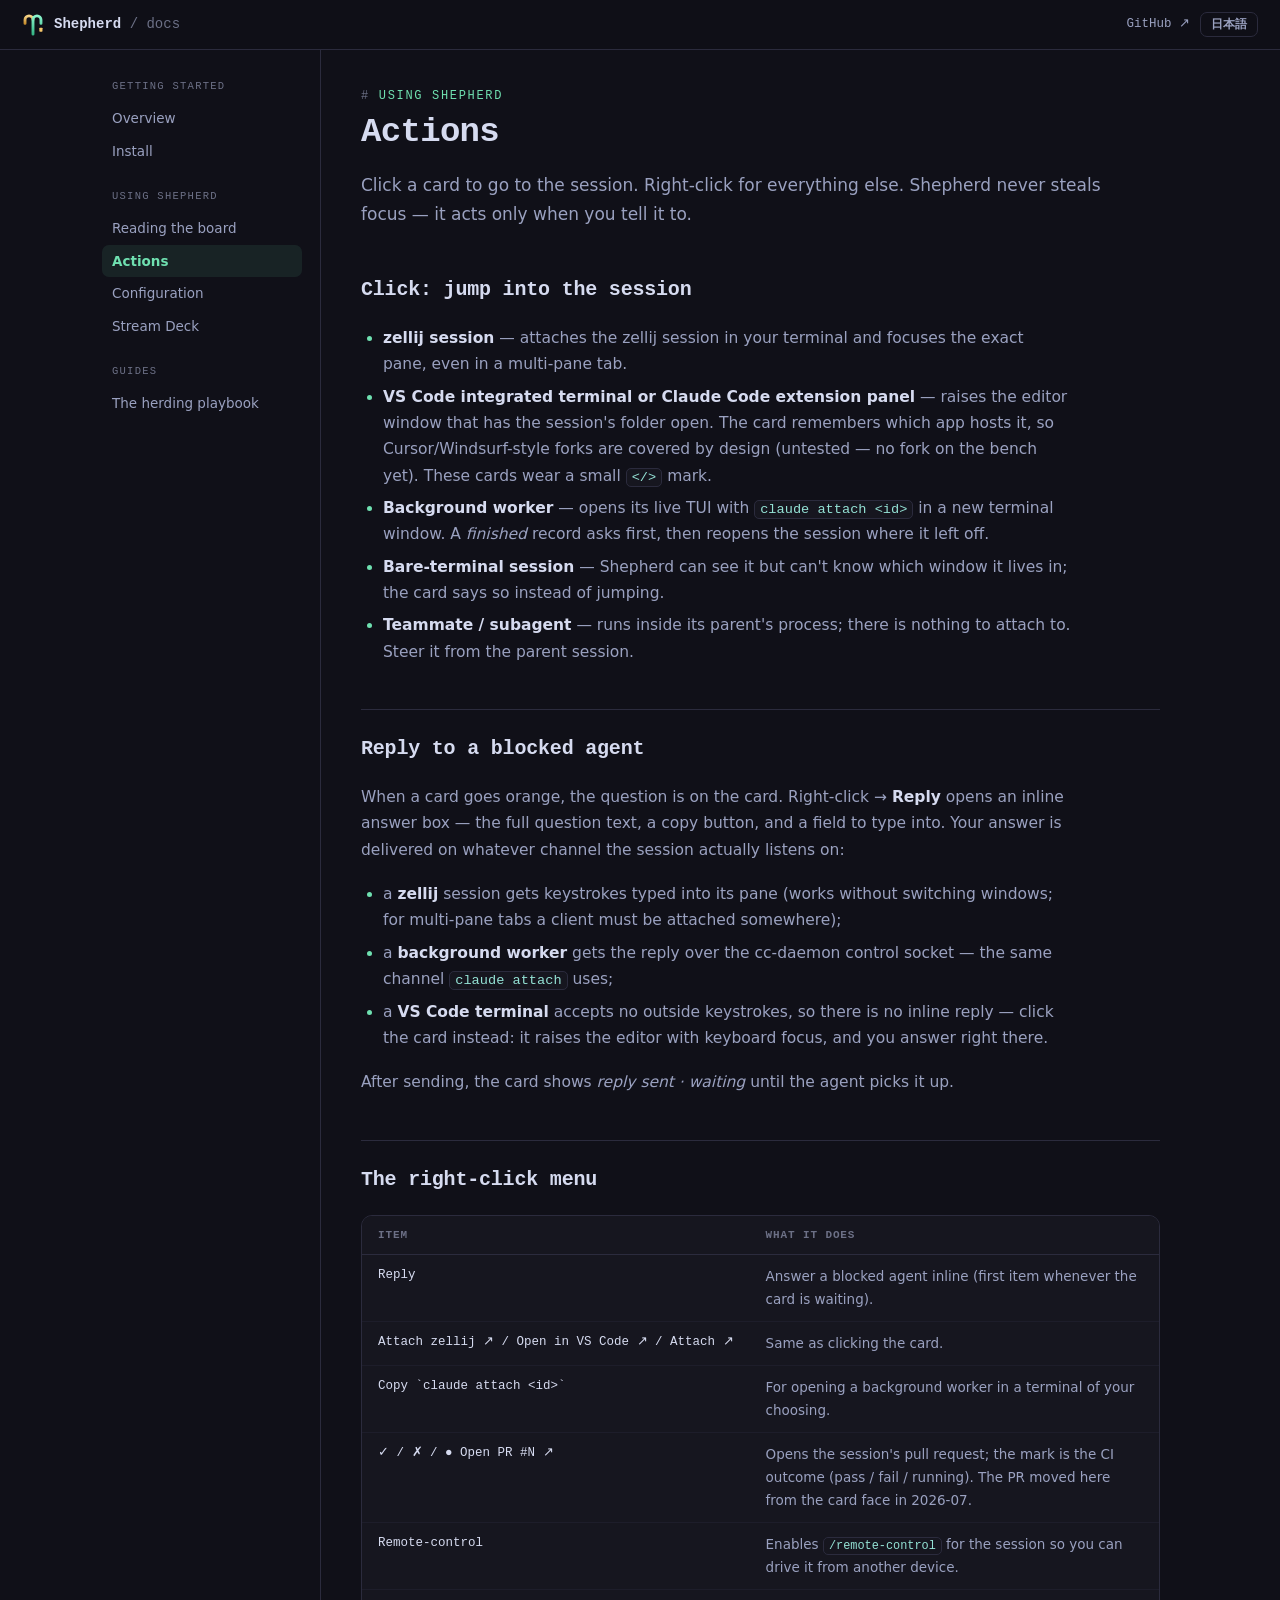
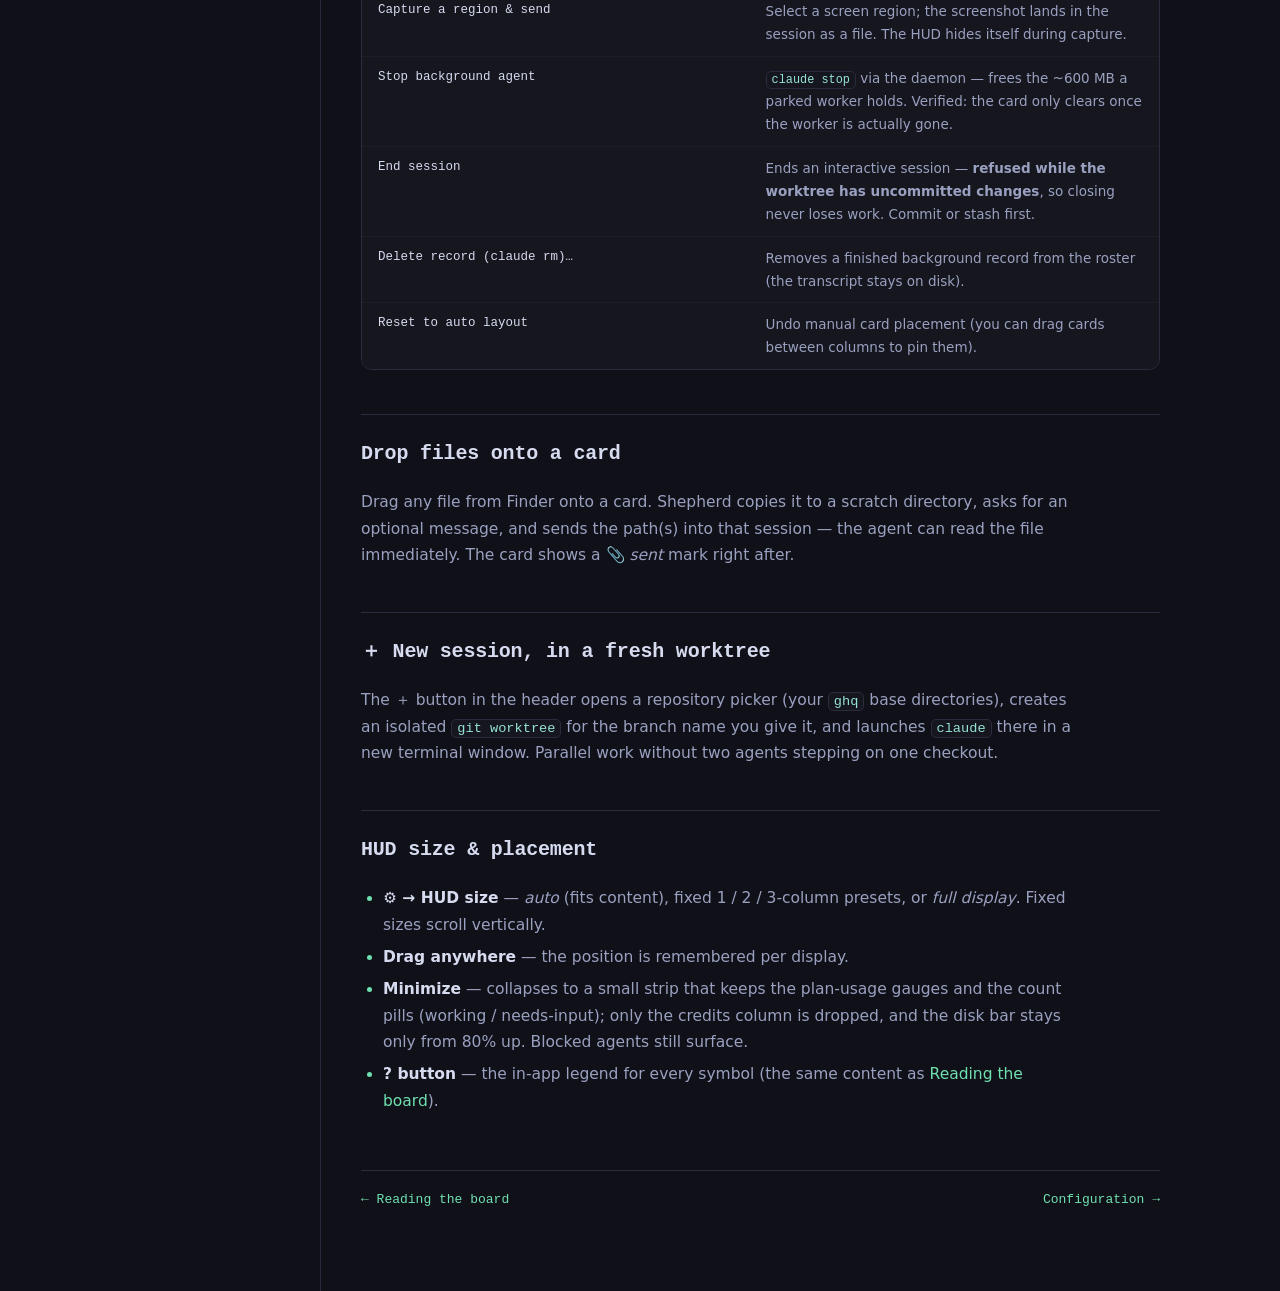
==== docs/actions.html @ 6902077c "feat: startup-disk gauge and shell / monitor / workspace card marks Dashboard: a first-row "disk" ga" ====
<!doctype html>
<html lang="en">
<head>
<meta charset="utf-8">
<meta name="viewport" content="width=device-width, initial-scale=1">
<title>Actions — Shepherd docs</title>
<meta name="description" content="Everything you can do from a Shepherd card: jump into sessions, reply to blocked agents, drop files, capture screens, spawn worktree sessions, close safely.">
<link rel="icon" href="data:image/svg+xml,%3Csvg xmlns='http://www.w3.org/2000/svg' viewBox='96 101 320 320'%3E%3Cdefs%3E%3ClinearGradient id='g' x1='0' y1='0' x2='0' y2='1'%3E%3Cstop offset='0' stop-color='%238bf5cd'/%3E%3Cstop offset='1' stop-color='%2335b585'/%3E%3C/linearGradient%3E%3ClinearGradient id='h' x1='0' y1='0' x2='0' y2='1'%3E%3Cstop offset='0' stop-color='%23f6d488'/%3E%3Cstop offset='1' stop-color='%23c98f2e'/%3E%3C/linearGradient%3E%3C/defs%3E%3Cg transform='translate(0,-14)'%3E%3Cpath d='M 140 252 V 200 A 58 58 0 0 1 256 200' fill='none' stroke='url(%23h)' stroke-width='42' stroke-linecap='round'/%3E%3Cpath d='M 256 408 V 200 A 58 58 0 0 1 372 200 V 252' fill='none' stroke='url(%23g)' stroke-width='42' stroke-linecap='round'/%3E%3Crect x='348' y='314' width='46' height='60' rx='10' fill='%23f5c66b'/%3E%3C/g%3E%3C/svg%3E">
<link rel="stylesheet" href="assets/docs.css">
<script>
(function () {
  var q = new URLSearchParams(location.search).get("lang");
  var saved = null; try { saved = localStorage.getItem("shepherdLang"); } catch (e) {}
  var lang = (q === "ja" || q === "en") ? q
           : (saved === "ja" || saved === "en") ? saved
           : ((navigator.language || "").toLowerCase().indexOf("ja") === 0 ? "ja" : "en");
  document.documentElement.lang = lang;
  addEventListener("DOMContentLoaded", function () {
    var b = document.getElementById("lang-toggle");
    if (!b) return;
    var paint = function () { b.textContent = document.documentElement.lang === "ja" ? "English" : "日本語"; };
    paint();
    b.addEventListener("click", function () {
      var l = document.documentElement.lang === "ja" ? "en" : "ja";
      document.documentElement.lang = l;
      try { localStorage.setItem("shepherdLang", l); } catch (e) {}
      paint();
    });
  });
})();
</script>
</head>
<body>

<svg width="0" height="0" style="position:absolute" aria-hidden="true">
  <defs>
    <linearGradient id="g-st" x1="0" y1="0" x2="0" y2="1">
      <stop offset="0" stop-color="#8bf5cd"/><stop offset="1" stop-color="#35b585"/>
    </linearGradient>
    <linearGradient id="g-horn" x1="0" y1="0" x2="0" y2="1">
      <stop offset="0" stop-color="#f6d488"/><stop offset="1" stop-color="#c98f2e"/>
    </linearGradient>
    <symbol id="mark" viewBox="96 101 320 320">
      <g transform="translate(0,-14)">
        <path d="M 140 252 V 200 A 58 58 0 0 1 256 200" fill="none" stroke="url(#g-horn)" stroke-width="42" stroke-linecap="round"/>
        <path d="M 256 408 V 200 A 58 58 0 0 1 372 200 V 252" fill="none" stroke="url(#g-st)" stroke-width="42" stroke-linecap="round"/>
        <rect x="348" y="314" width="46" height="60" rx="10" fill="#f5c66b"/>
      </g>
    </symbol>
  </defs>
</svg>

<div class="topbar">
  <svg class="mark" aria-hidden="true"><use href="#mark"/></svg>
  <span class="name">Shepherd <span>/ docs</span></span>
  <a class="gh" href="https://github.com/sadayuki-matsuno/shepherd">GitHub ↗</a>
  <button class="langtoggle" id="lang-toggle" type="button">日本語</button>
</div>

<div class="layout">
  <nav class="sidebar">
    <div class="group"><span lang="en">Getting started</span><span lang="ja">はじめに</span></div>
    <a href="index.html"><span lang="en">Overview</span><span lang="ja">概要</span></a>
    <a href="install.html"><span lang="en">Install</span><span lang="ja">インストール</span></a>
    <div class="group"><span lang="en">Using Shepherd</span><span lang="ja">使い方</span></div>
    <a href="board.html"><span lang="en">Reading the board</span><span lang="ja">盤面の読み方</span></a>
    <a href="actions.html" class="active"><span lang="en">Actions</span><span lang="ja">操作</span></a>
    <a href="configuration.html"><span lang="en">Configuration</span><span lang="ja">設定</span></a>
    <a href="stream-deck.html">Stream Deck</a>
    <div class="group"><span lang="en">Guides</span><span lang="ja">ガイド</span></div>
    <a href="playbook.html"><span lang="en">The herding playbook</span><span lang="ja">群れの導き方</span></a>
  </nav>

  <main>
    <div class="eyebrow">using shepherd</div>
    <h1 lang="en">Actions</h1>
    <h1 lang="ja">操作</h1>
    <p class="lede" lang="en">
      Click a card to go to the session. Right-click for everything else.
      Shepherd never steals focus — it acts only when you tell it to.
    </p>
    <p class="lede" lang="ja">
      カードをクリックするとそのセッションに移動します。それ以外の操作はすべて右クリックから。
      Shepherd は決してフォーカスを奪いません — あなたが指示したときだけ動きます。
    </p>

    <h2 lang="en">Click: jump into the session</h2>
    <h2 lang="ja">クリック: セッションへジャンプ</h2>
    <ul lang="en">
      <li><strong>zellij session</strong> — attaches the zellij session in your terminal and focuses the exact pane, even in a multi-pane tab.</li>
      <li><strong>VS Code integrated terminal or Claude Code extension panel</strong> — raises the editor window that has the session's folder open. The card remembers which app hosts it, so Cursor/Windsurf-style forks are covered by design (untested — no fork on the bench yet). These cards wear a small <code>&lt;/&gt;</code> mark.</li>
      <li><strong>Background worker</strong> — opens its live TUI with <code>claude attach &lt;id&gt;</code> in a new terminal window. A <em>finished</em> record asks first, then reopens the session where it left off.</li>
      <li><strong>Bare-terminal session</strong> — Shepherd can see it but can't know which window it lives in; the card says so instead of jumping.</li>
      <li><strong>Teammate / subagent</strong> — runs inside its parent's process; there is nothing to attach to. Steer it from the parent session.</li>
    </ul>
    <ul lang="ja">
      <li><strong>zellij セッション</strong> — ターミナルでその zellij セッションに attach し、マルチペインのタブでも該当ペインに正確にフォーカスします。</li>
      <li><strong>VS Code 統合ターミナル / Claude Code 拡張パネル</strong> — そのセッションのフォルダを開いているエディタウィンドウを前面に出します。どのアプリに居るかをカードが覚えているため、Cursor / Windsurf 系のフォークにも対応する設計です（フォークでの動作は未検証）。このカードには小さな <code>&lt;/&gt;</code> マークが付きます。</li>
      <li><strong>バックグラウンドワーカー</strong> — 新しいターミナルウィンドウで <code>claude attach &lt;id&gt;</code> を実行し、ライブ TUI を開きます。<em>終了済み</em>の記録はまず確認を挟み、そのセッションを中断した場所から再開します。</li>
      <li><strong>素のターミナルのセッション</strong> — Shepherd はその存在を認識できますが、どのウィンドウに居るかは分からないため、ジャンプせずカードにその旨を表示します。</li>
      <li><strong>teammate / サブエージェント</strong> — 親のプロセス内で動くため、attach する対象がありません。親セッションから操作してください。</li>
    </ul>

    <h2 id="reply" lang="en">Reply to a blocked agent</h2>
    <h2 lang="ja">応答待ちのエージェントに回答する</h2>
    <p lang="en">
      When a card goes orange, the question is on the card. Right-click → <strong>Reply</strong>
      opens an inline answer box — the full question text, a copy button, and a field to type into.
      Your answer is delivered on whatever channel the session actually listens on:
    </p>
    <p lang="ja">
      カードがオレンジになると、その質問がカードに表示されます。右クリック→<strong>回答する</strong>
      でインラインの回答ボックスが開きます — 質問文の全文、コピーボタン、入力用のフィールドが並びます。
      回答はそのセッションが実際に受け取れるチャネルを通じて届けられます:
    </p>
    <ul lang="en">
      <li>a <strong>zellij</strong> session gets keystrokes typed into its pane (works without switching windows; for multi-pane tabs a client must be attached somewhere);</li>
      <li>a <strong>background worker</strong> gets the reply over the cc-daemon control socket — the same channel <code>claude attach</code> uses;</li>
      <li>a <strong>VS Code terminal</strong> accepts no outside keystrokes, so there is no inline reply — click the card instead: it raises the editor with keyboard focus, and you answer right there.</li>
    </ul>
    <ul lang="ja">
      <li><strong>zellij</strong> セッションには、そのペインへキー入力が送られます（ウィンドウを切り替えずに動作しますが、マルチペインのタブではどこかにクライアントが attach している必要があります）;</li>
      <li><strong>バックグラウンドワーカー</strong>には cc-daemon control socket 経由で回答が届きます — <code>claude attach</code> が使うのと同じチャネルです;</li>
      <li><strong>VS Code のターミナル</strong>は外部からのキー入力を受け付けないため、インライン回答はありません — 代わりにカードをクリックしてください。キーボードフォーカスごとエディタが前面に出るので、そのまま回答できます。</li>
    </ul>
    <p lang="en">After sending, the card shows <em>reply sent · waiting</em> until the agent picks it up.</p>
    <p lang="ja">送信後、カードはエージェントが受け取るまで <em>reply sent · waiting</em> と表示します。</p>

    <h2 lang="en">The right-click menu</h2>
    <h2 lang="ja">右クリックメニュー</h2>
    <div class="tbl-scroll" lang="en">
      <table>
        <tr><th>item</th><th>what it does</th></tr>
        <tr><td>Reply</td><td>Answer a blocked agent inline (first item whenever the card is waiting).</td></tr>
        <tr><td>Attach zellij ↗ / Open in VS Code ↗ / Attach ↗</td><td>Same as clicking the card.</td></tr>
        <tr><td>Copy `claude attach &lt;id&gt;`</td><td>For opening a background worker in a terminal of your choosing.</td></tr>
        <tr><td>✓ / ✗ / ● Open PR #N ↗</td><td>Opens the session's pull request; the mark is the CI outcome (pass / fail / running). The PR moved here from the card face in 2026-07.</td></tr>
        <tr><td>Remote-control</td><td>Enables <code>/remote-control</code> for the session so you can drive it from another device.</td></tr>
        <tr><td>Capture a region &amp; send</td><td>Select a screen region; the screenshot lands in the session as a file. The HUD hides itself during capture.</td></tr>
        <tr><td>Stop background agent</td><td><code>claude stop</code> via the daemon — frees the ~600 MB a parked worker holds. Verified: the card only clears once the worker is actually gone.</td></tr>
        <tr><td>End session</td><td>Ends an interactive session — <strong>refused while the worktree has uncommitted changes</strong>, so closing never loses work. Commit or stash first.</td></tr>
        <tr><td>Delete record (claude rm)…</td><td>Removes a finished background record from the roster (the transcript stays on disk).</td></tr>
        <tr><td>Reset to auto layout</td><td>Undo manual card placement (you can drag cards between columns to pin them).</td></tr>
      </table>
    </div>
    <div class="tbl-scroll" lang="ja">
      <table>
        <tr><th>項目</th><th>できること</th></tr>
        <tr><td>回答する</td><td>応答待ちのエージェントにインラインで回答します（カードが待機中のときは常に先頭に表示）。</td></tr>
        <tr><td>zellij を開く ↗ / VS Code で開く ↗ / attach で開く ↗</td><td>カードをクリックしたときと同じ動作です。</td></tr>
        <tr><td>claude attach &lt;id&gt; をコピー</td><td>好きなターミナルでバックグラウンドワーカーを開くために使います。</td></tr>
        <tr><td>✓ / ✗ / ● PR #N を開く ↗</td><td>セッションの PR を開きます。記号は CI の結果（成功 / 失敗 / 実行中）。PR 表示は 2026-07 にカード面からここへ移動しました。</td></tr>
        <tr><td>遠隔操作（/remote-control）</td><td>そのセッションで <code>/remote-control</code> を有効にし、別のデバイスから操作できるようにします。</td></tr>
        <tr><td>範囲を撮影して送る</td><td>画面の範囲を選択すると、そのスクリーンショットがファイルとしてセッションに届きます。撮影中は HUD 自身を隠します。</td></tr>
        <tr><td>バックグラウンドを停止（claude stop）</td><td>daemon 経由で <code>claude stop</code> を実行します — 待機中のワーカーが確保している約600MBを解放します。ワーカーが実際に消えたことを確認してからカードを消します。</td></tr>
        <tr><td>セッションを終了する</td><td>対話型セッションを終了します — <strong>worktree に未コミットの変更がある間は拒否される</strong>ため、作業を失うことはありません。先にコミットまたは stash してください。</td></tr>
        <tr><td>記録を削除（claude rm）…</td><td>終了済みのバックグラウンド記録を名簿から削除します（transcript はディスクに残ります）。</td></tr>
        <tr><td>自動配置に戻す</td><td>手動で配置したカードを元に戻します（カードは列間にドラッグして固定できます）。</td></tr>
      </table>
    </div>

    <h2 lang="en">Drop files onto a card</h2>
    <h2 lang="ja">カードにファイルをドロップする</h2>
    <p lang="en">
      Drag any file from Finder onto a card. Shepherd copies it to a scratch directory, asks for an
      optional message, and sends the path(s) into that session — the agent can read the file
      immediately. The card shows a 📎 <em>sent</em> mark right after.
    </p>
    <p lang="ja">
      Finder から任意のファイルをカードへドラッグします。Shepherd はそれをスクラッチディレクトリに
      コピーし、任意のメッセージを尋ねてから、そのパスをセッションへ送ります — エージェントはすぐに
      ファイルを読めます。直後にカードには 📎 <em>sent</em> マークが表示されます。
    </p>

    <h2 lang="en">＋ New session, in a fresh worktree</h2>
    <h2 lang="ja">＋新規セッション（新しい worktree で）</h2>
    <p lang="en">
      The ＋ button in the header opens a repository picker (your <code>ghq</code> base directories),
      creates an isolated <code>git worktree</code> for the branch name you give it, and launches
      <code>claude</code> there in a new terminal window. Parallel work without two agents stepping
      on one checkout.
    </p>
    <p lang="ja">
      ヘッダーの＋ボタンはリポジトリピッカー（あなたの <code>ghq</code> のベースディレクトリ）を開き、
      指定したブランチ名で隔離された <code>git worktree</code> を作成し、新しいターミナルウィンドウで
      そこに <code>claude</code> を起動します。2つのエージェントが同じチェックアウトを踏み合うことなく
      並列作業できます。
    </p>

    <h2 lang="en">HUD size &amp; placement</h2>
    <h2 lang="ja">HUD のサイズと配置</h2>
    <ul lang="en">
      <li><strong>⚙ → HUD size</strong> — <em>auto</em> (fits content), fixed 1 / 2 / 3-column presets, or <em>full display</em>. Fixed sizes scroll vertically.</li>
      <li><strong>Drag anywhere</strong> — the position is remembered per display.</li>
      <li><strong>Minimize</strong> — collapses to a small strip that keeps the plan-usage gauges and the count pills (working / needs-input); only the credits column is dropped, and the disk bar stays only from 80% up. Blocked agents still surface.</li>
      <li><strong>? button</strong> — the in-app legend for every symbol (the same content as <a href="board.html">Reading the board</a>).</li>
    </ul>
    <ul lang="ja">
      <li><strong>⚙ → HUD サイズ</strong> — <em>auto</em>（内容に合わせる）、固定の1/2/3列プリセット、または <em>full display</em>（画面全面）。固定サイズは縦方向にスクロールします。</li>
      <li><strong>どこからでもドラッグ可能</strong> — 位置はディスプレイごとに記憶されます。</li>
      <li><strong>最小化</strong> — 小さなストリップに折りたたまれますが、プラン使用量のバーと件数ピル（作業中/応答待ち）は残ります（省かれるのはクレジット欄だけ。ディスクバーは80%以上のときだけ残ります）。応答待ちのエージェントは折りたたんでも表示されます。</li>
      <li><strong>?ボタン</strong> — すべてのシンボルのアプリ内凡例（<a href="board.html">盤面の読み方</a>と同じ内容）。</li>
    </ul>

    <div class="pagenav">
      <a href="board.html"><span lang="en">← Reading the board</span><span lang="ja">← 盤面の読み方</span></a>
      <a href="configuration.html"><span lang="en">Configuration →</span><span lang="ja">設定 →</span></a>
    </div>
  </main>
</div>

</body>
</html>
---- docs/assets/docs.css ----
/* Shepherd docs — shared stylesheet.
   Same Catppuccin-Mocha-derived palette as the app; dark-only by design. */
:root {
  --ground: #101018;
  --surface: #16161f;
  --card: #1e1e2e;
  --card-2: #181825;
  --line: #2b2b3d;
  --text: #d6dbf0;
  --subtext: #9aa1c0;
  --faint: #6c7086;
  --brand: #6fe0b0;
  --gold: #f5c66b;
  --green: #a6e3a1;
  --peach: #fab387;
  --mauve: #cba6f7;
  --teal: #94e2d5;
  --red: #f38ba8;
  --yellow: #f9e2af;
  --blue: #89b4fa;
  --mono: ui-monospace, "SF Mono", SFMono-Regular, Menlo, monospace;
  --sans: -apple-system, BlinkMacSystemFont, "Segoe UI", system-ui, sans-serif;
  --sidebar-w: 240px;
}
* { margin: 0; padding: 0; box-sizing: border-box; }
html { scroll-behavior: smooth; }
body {
  background: var(--ground);
  color: var(--text);
  font-family: var(--sans);
  font-size: 15.5px;
  line-height: 1.7;
  -webkit-font-smoothing: antialiased;
}
a { color: var(--brand); text-decoration: none; }
a:hover { text-decoration: underline; }
a:focus-visible { outline: 2px solid var(--brand); outline-offset: 2px; border-radius: 4px; }

/* ── language switching ──────────────────────────── */
/* Content ships as en/ja twins tagged with lang=""; the <html lang> picks one. Elements whose
   text is identical in both languages carry no lang attribute and always show. */
html[lang="ja"] [lang="en"] { display: none !important; }
html[lang="en"] [lang="ja"] { display: none !important; }
.langtoggle {
  font-family: var(--mono); font-size: 12px; font-weight: 700;
  background: none; border: 1px solid var(--line); border-radius: 7px;
  color: var(--subtext); padding: 3px 10px; cursor: pointer;
}
.langtoggle:hover { color: var(--text); border-color: var(--faint); }

/* ── top bar ─────────────────────────────────────── */
.topbar {
  position: sticky; top: 0; z-index: 10;
  display: flex; align-items: center; gap: 10px;
  padding: 12px 22px;
  background: rgba(16,16,24,.92);
  backdrop-filter: blur(8px);
  border-bottom: 1px solid var(--line);
}
.topbar .mark { width: 22px; height: 22px; flex: none; }
.topbar .name { font-family: var(--mono); font-weight: 700; font-size: 14px; color: var(--text); }
.topbar .name span { color: var(--faint); font-weight: 400; }
.topbar .gh { margin-left: auto; font-family: var(--mono); font-size: 12.5px; color: var(--subtext); }
.topbar .gh:hover { color: var(--text); text-decoration: none; }

/* ── layout ──────────────────────────────────────── */
.layout { display: flex; max-width: 1120px; margin: 0 auto; }
.sidebar {
  width: var(--sidebar-w); flex: none;
  padding: 28px 18px 60px 22px;
  position: sticky; top: 49px;
  align-self: flex-start;
  max-height: calc(100vh - 49px);
  overflow-y: auto;
}
.sidebar .group {
  font-family: var(--mono); font-size: 10.5px; letter-spacing: .12em;
  text-transform: uppercase; color: var(--faint);
  margin: 20px 0 6px; padding-left: 10px;
}
.sidebar .group:first-child { margin-top: 0; }
.sidebar a {
  display: block; padding: 5px 10px; border-radius: 7px;
  font-size: 13.5px; color: var(--subtext);
}
.sidebar a:hover { color: var(--text); background: var(--surface); text-decoration: none; }
.sidebar a.active {
  color: var(--brand); background: rgba(111,224,176,.09); font-weight: 600;
}
main {
  flex: 1; min-width: 0;
  padding: 36px 40px 80px;
  border-left: 1px solid var(--line);
}
main > * + * { margin-top: 18px; }

/* ── typography ──────────────────────────────────── */
.eyebrow {
  font-family: var(--mono); font-size: 12px; letter-spacing: .14em;
  color: var(--brand); text-transform: uppercase;
}
.eyebrow::before { content: "# "; color: var(--faint); }
h1 {
  font-family: var(--mono); font-size: clamp(26px, 3.2vw, 34px);
  line-height: 1.2; letter-spacing: -0.02em; font-weight: 800;
  margin-top: 6px; text-wrap: balance;
}
h2 {
  font-family: var(--mono); font-size: 20px; letter-spacing: -0.01em;
  margin-top: 44px; padding-top: 22px; border-top: 1px solid var(--line);
}
h2:first-of-type { border-top: none; padding-top: 0; }
h3 { font-size: 16px; margin-top: 28px; }
p { color: var(--subtext); max-width: 72ch; }
p strong, li strong { color: var(--text); }
.lede { font-size: 17px; }
main ul, main ol { padding-left: 22px; color: var(--subtext); max-width: 72ch; }
main li { margin: 6px 0; }
main li::marker { color: var(--brand); }
code {
  font-family: var(--mono); font-size: .88em; color: var(--teal);
  background: var(--surface); border: 1px solid var(--line);
  border-radius: 5px; padding: 1px 5px;
}
pre {
  background: #0c0c14; border: 1px solid var(--line); border-radius: 11px;
  padding: 16px 20px; overflow-x: auto;
}
pre code { background: none; border: none; padding: 0; color: var(--text); font-size: 13px; line-height: 1.85; }
pre .c { color: var(--faint); }
pre .p { color: var(--brand); user-select: none; }

/* ── tables ──────────────────────────────────────── */
.tbl-scroll { overflow-x: auto; border: 1px solid var(--line); border-radius: 11px; }
table { border-collapse: collapse; width: 100%; background: var(--surface); }
th, td { text-align: left; padding: 10px 16px; font-size: 13.5px; vertical-align: top; }
th {
  font-family: var(--mono); font-size: 11px; letter-spacing: .08em; text-transform: uppercase;
  color: var(--faint); border-bottom: 1px solid var(--line); font-weight: 600;
}
td { border-bottom: 1px solid #23233394; color: var(--subtext); }
tr:last-child td { border-bottom: none; }
td:first-child { font-family: var(--mono); font-size: 12.5px; color: var(--text); white-space: nowrap; }
td em { color: var(--brand); font-style: normal; }

/* ── components ──────────────────────────────────── */
.shot { border: 1px solid var(--line); border-radius: 13px; max-width: 100%; display: block; }
.caption { font-size: 12.5px; color: var(--faint); margin-top: 8px; }
.note {
  background: var(--surface); border: 1px solid var(--line); border-left: 3px solid var(--gold);
  border-radius: 9px; padding: 12px 16px; font-size: 13.5px; color: var(--subtext);
  max-width: 72ch;
}
.note.warn { border-left-color: var(--peach); }
.btn {
  display: inline-block; font-family: var(--mono); font-size: 13.5px; font-weight: 700;
  padding: 9px 18px; border-radius: 9px; border: 1px solid transparent;
}
.btn.primary { background: var(--brand); color: #0c1712; }
.btn.primary:hover { background: #85ecc0; text-decoration: none; }
.btn.ghost { border-color: var(--line); color: var(--text); }
.btn.ghost:hover { border-color: var(--faint); text-decoration: none; }
.pagenav {
  display: flex; justify-content: space-between; gap: 14px;
  margin-top: 56px; padding-top: 18px; border-top: 1px solid var(--line);
  font-family: var(--mono); font-size: 13px;
}
.chip-demo {
  font-family: var(--mono); font-size: 10.5px; font-weight: 700;
  padding: 1px 7px; border-radius: 6px; white-space: nowrap;
}
.dot-demo { display: inline-block; width: 9px; height: 9px; border-radius: 50%; vertical-align: baseline; }

/* card-anatomy figure (CSS mock, annotated) */
.anatomy { display: grid; grid-template-columns: minmax(260px, 340px) 1fr; gap: 22px; align-items: start; }
.mockcard {
  background: var(--card-2); border-radius: 11px; padding: 12px 13px;
  border: 1px solid var(--line); border-left: 3px solid var(--peach);
  font-size: 12px; box-shadow: 0 10px 30px rgba(0,0,0,.4);
  position: relative;
}
.mockcard .banner {
  margin: -12px -13px 8px; padding: 3px 10px; border-radius: 8px 8px 0 0;
  background: rgba(250,179,135,.9); color: #11111b;
  font-family: var(--mono); font-size: 9.5px; font-weight: 700;
}
.mockcard .ln { display: flex; align-items: center; gap: 6px; margin-top: 6px; position: relative; }
.mockcard .num, .anatomy .num {
  font-family: var(--mono); font-size: 9px; font-weight: 800;
  width: 15px; height: 15px; border-radius: 50%; flex: none;
  background: var(--brand); color: #0c1712;
  display: inline-flex; align-items: center; justify-content: center;
}
.anatomy .legend { list-style: none; padding: 0; }
.anatomy .legend li { display: flex; gap: 9px; align-items: baseline; margin: 9px 0; font-size: 13.5px; }
.anatomy .legend .num { transform: translateY(2px); }

@media (max-width: 860px) {
  .layout { flex-direction: column; }
  .sidebar {
    position: static; width: 100%; max-height: none;
    display: flex; flex-wrap: wrap; gap: 2px 4px;
    padding: 14px 18px; border-bottom: 1px solid var(--line);
  }
  .sidebar .group { width: 100%; margin: 8px 0 2px; }
  main { border-left: none; padding: 28px 22px 60px; }
  .anatomy { grid-template-columns: 1fr; }
}
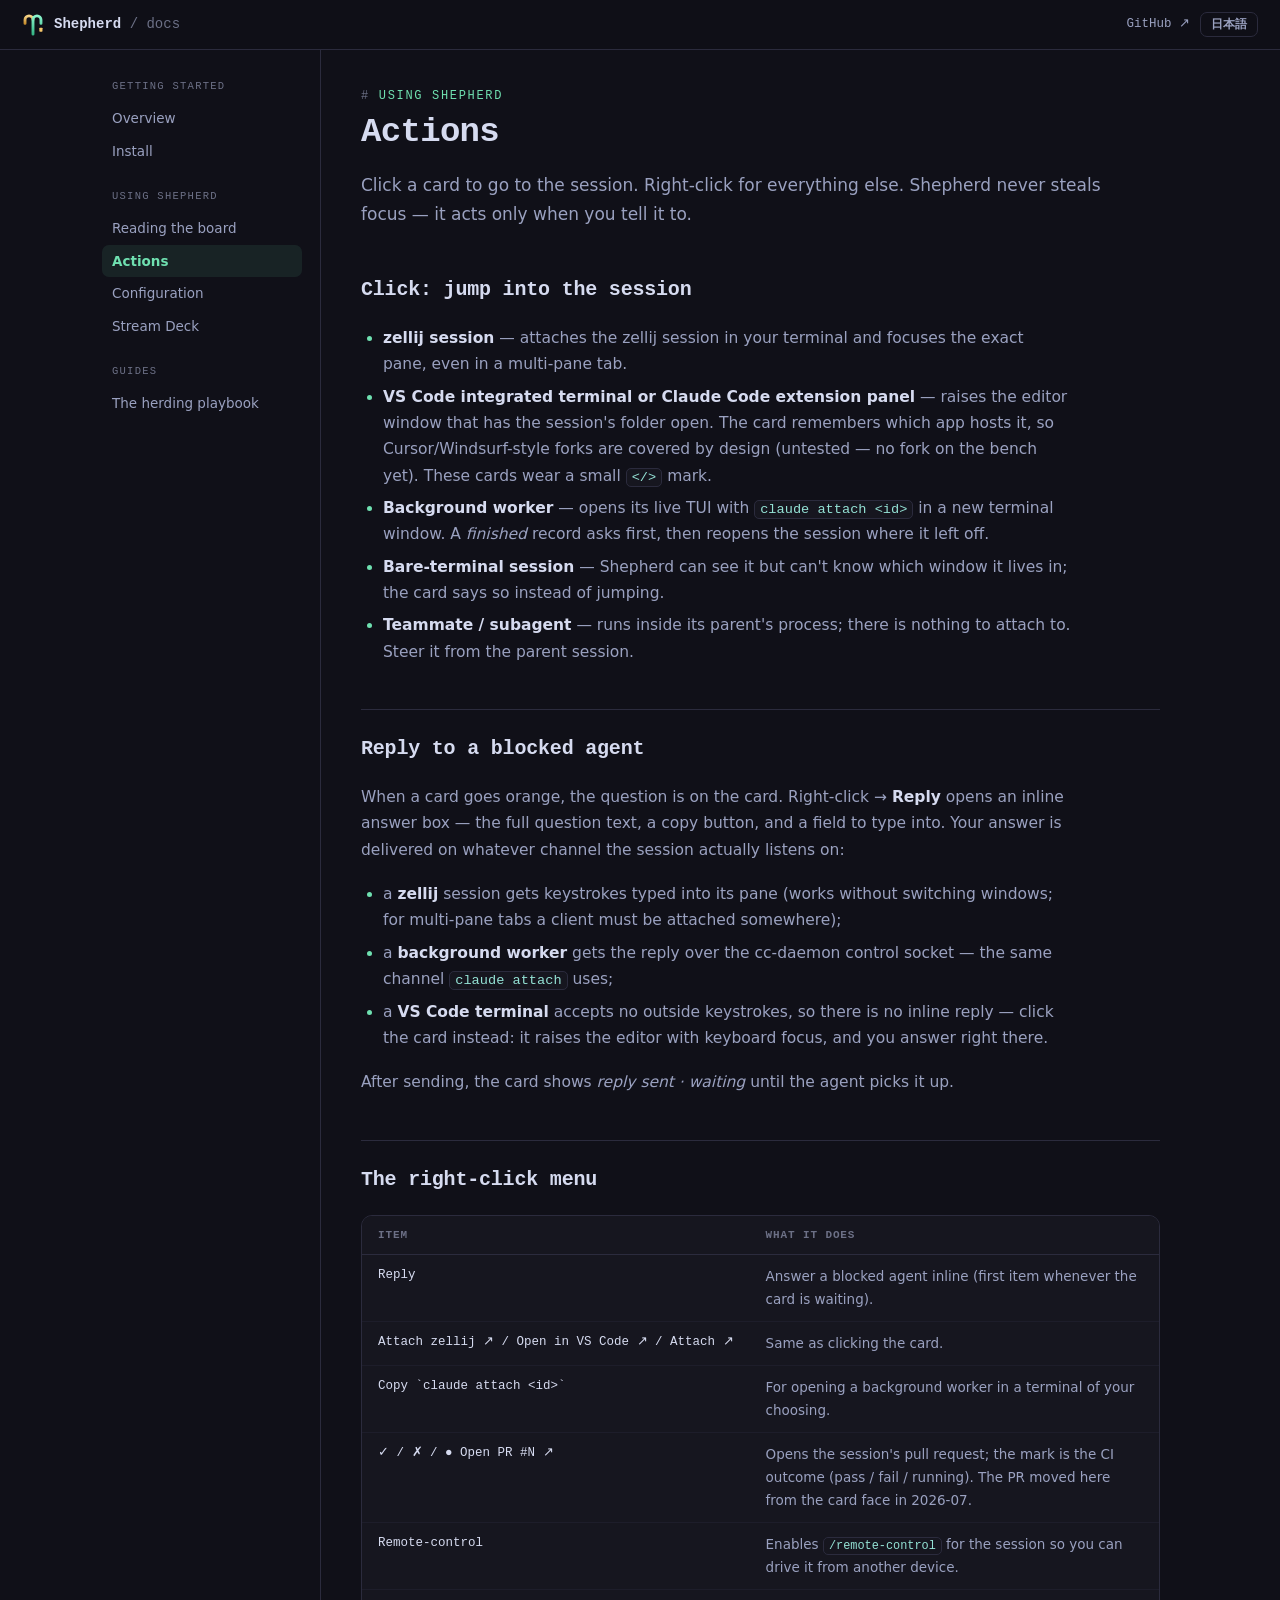
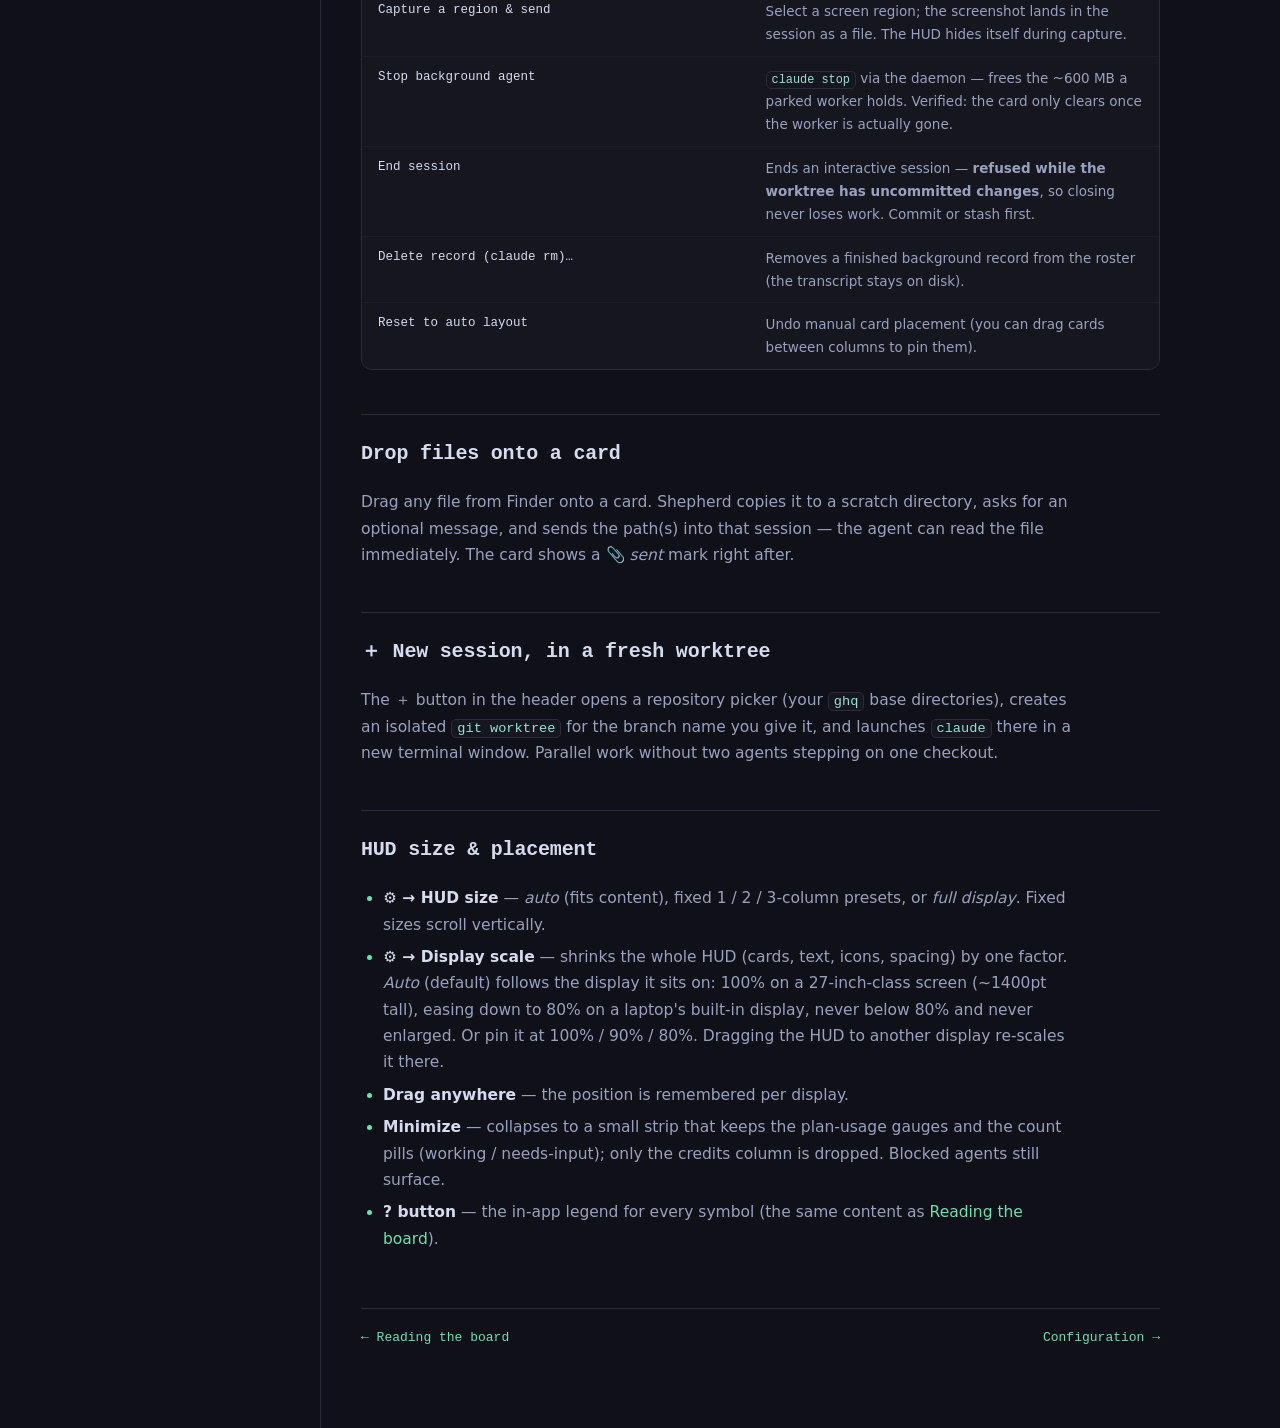
==== commit af9d43fe: "feat: display scale — shrink the whole HUD to fit the display (80–100%) Scales the board uniformly v" ====
--- a/docs/actions.html
+++ b/docs/actions.html
@@ -191,14 +191,16 @@
     <h2 lang="ja">HUD のサイズと配置</h2>
     <ul lang="en">
       <li><strong>⚙ → HUD size</strong> — <em>auto</em> (fits content), fixed 1 / 2 / 3-column presets, or <em>full display</em>. Fixed sizes scroll vertically.</li>
+      <li><strong>⚙ → Display scale</strong> — shrinks the whole HUD (cards, text, icons, spacing) by one factor. <em>Auto</em> (default) follows the display it sits on: 100% on a 27-inch-class screen (~1400pt tall), easing down to 80% on a laptop's built-in display, never below 80% and never enlarged. Or pin it at 100% / 90% / 80%. Dragging the HUD to another display re-scales it there.</li>
       <li><strong>Drag anywhere</strong> — the position is remembered per display.</li>
-      <li><strong>Minimize</strong> — collapses to a small strip that keeps the plan-usage gauges and the count pills (working / needs-input); only the credits column is dropped, and the disk bar stays only from 80% up. Blocked agents still surface.</li>
+      <li><strong>Minimize</strong> — collapses to a small strip that keeps the plan-usage gauges and the count pills (working / needs-input); only the credits column is dropped. Blocked agents still surface.</li>
       <li><strong>? button</strong> — the in-app legend for every symbol (the same content as <a href="board.html">Reading the board</a>).</li>
     </ul>
     <ul lang="ja">
       <li><strong>⚙ → HUD サイズ</strong> — <em>auto</em>（内容に合わせる）、固定の1/2/3列プリセット、または <em>full display</em>（画面全面）。固定サイズは縦方向にスクロールします。</li>
+      <li><strong>⚙ → 表示倍率</strong> — HUD 全体（カード・文字・アイコン・余白）を同じ倍率で縮めます。<em>自動</em>（既定）は載っているディスプレイに合わせ、27インチ級（高さ約1400pt）で100%、ノートの内蔵ディスプレイで80%まで下がります（80%未満にはせず、拡大もしません）。100% / 90% / 80% に固定することもできます。HUD を別のディスプレイへドラッグすると、移った先で倍率を取り直します。</li>
       <li><strong>どこからでもドラッグ可能</strong> — 位置はディスプレイごとに記憶されます。</li>
-      <li><strong>最小化</strong> — 小さなストリップに折りたたまれますが、プラン使用量のバーと件数ピル（作業中/応答待ち）は残ります（省かれるのはクレジット欄だけ。ディスクバーは80%以上のときだけ残ります）。応答待ちのエージェントは折りたたんでも表示されます。</li>
+      <li><strong>最小化</strong> — 小さなストリップに折りたたまれますが、プラン使用量のバーと件数ピル（作業中/応答待ち）は残ります（省かれるのはクレジット欄だけ）。応答待ちのエージェントは折りたたんでも表示されます。</li>
       <li><strong>?ボタン</strong> — すべてのシンボルのアプリ内凡例（<a href="board.html">盤面の読み方</a>と同じ内容）。</li>
     </ul>
 
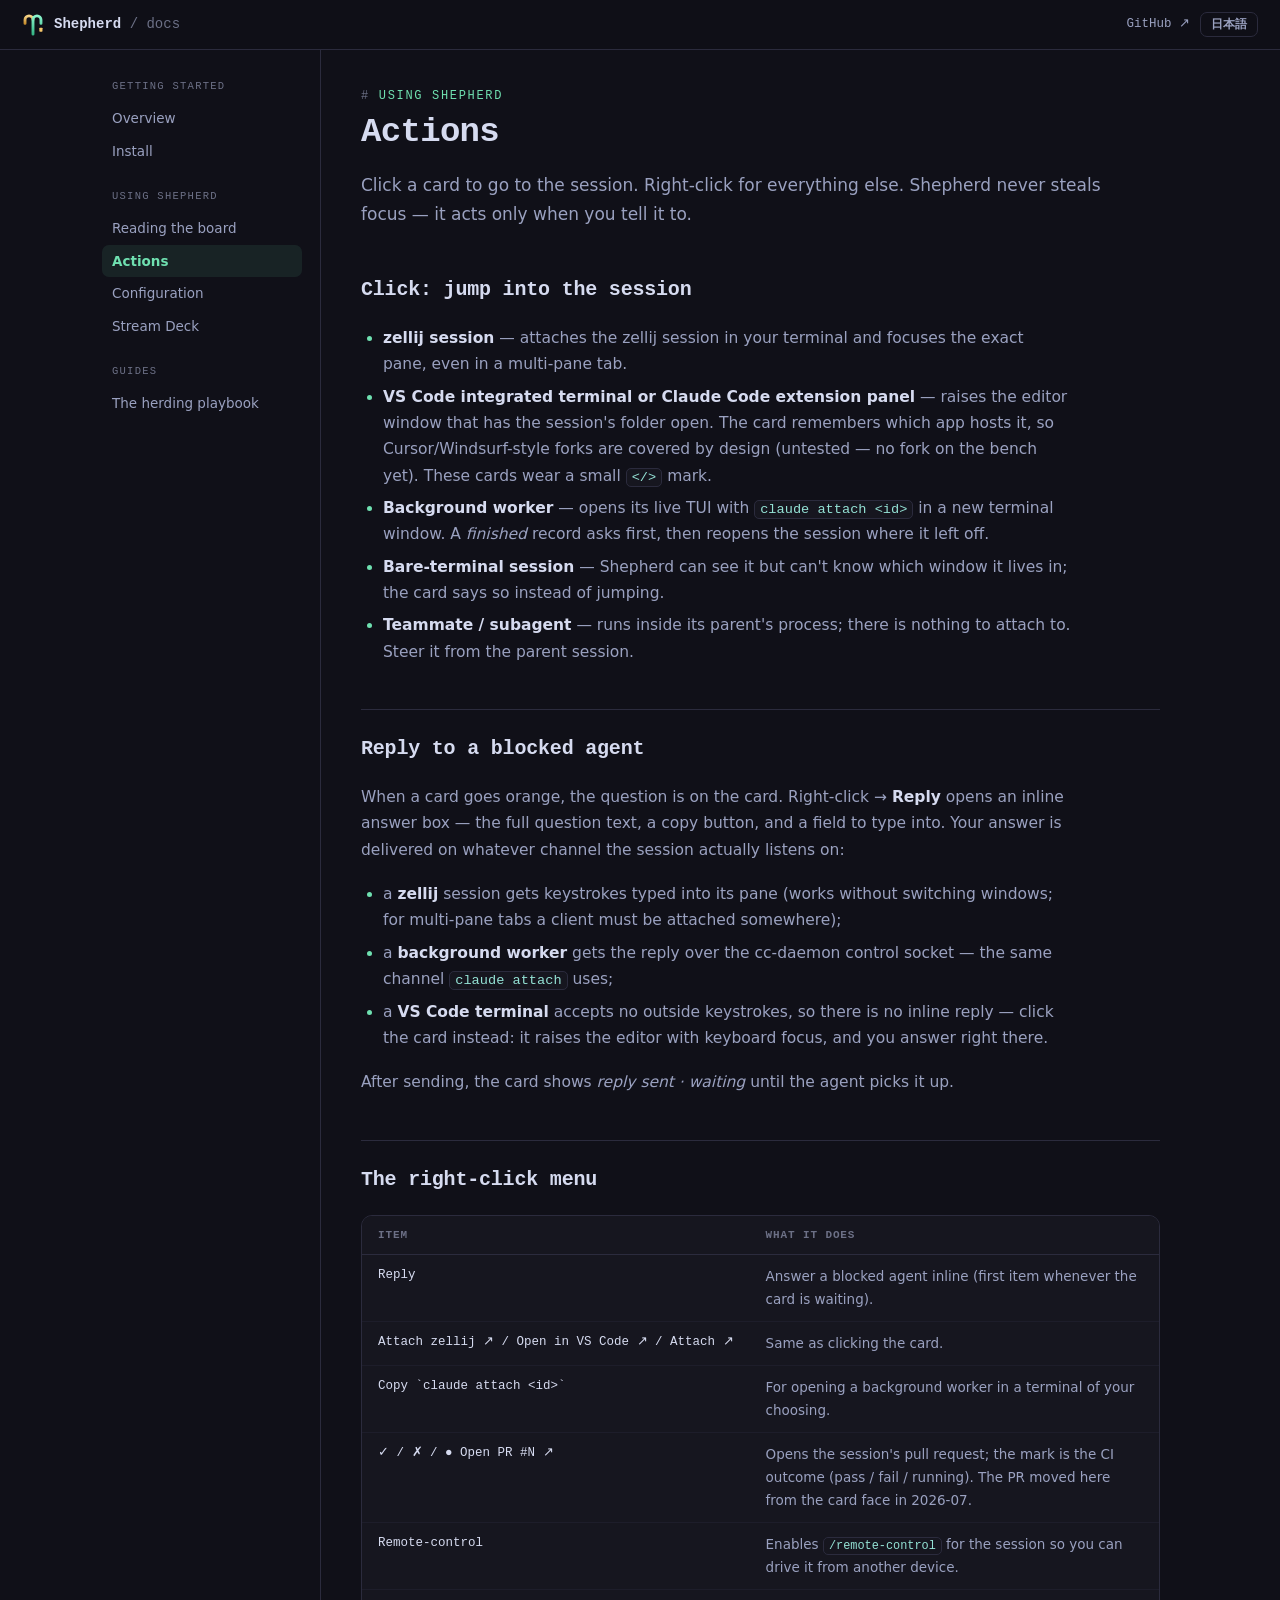
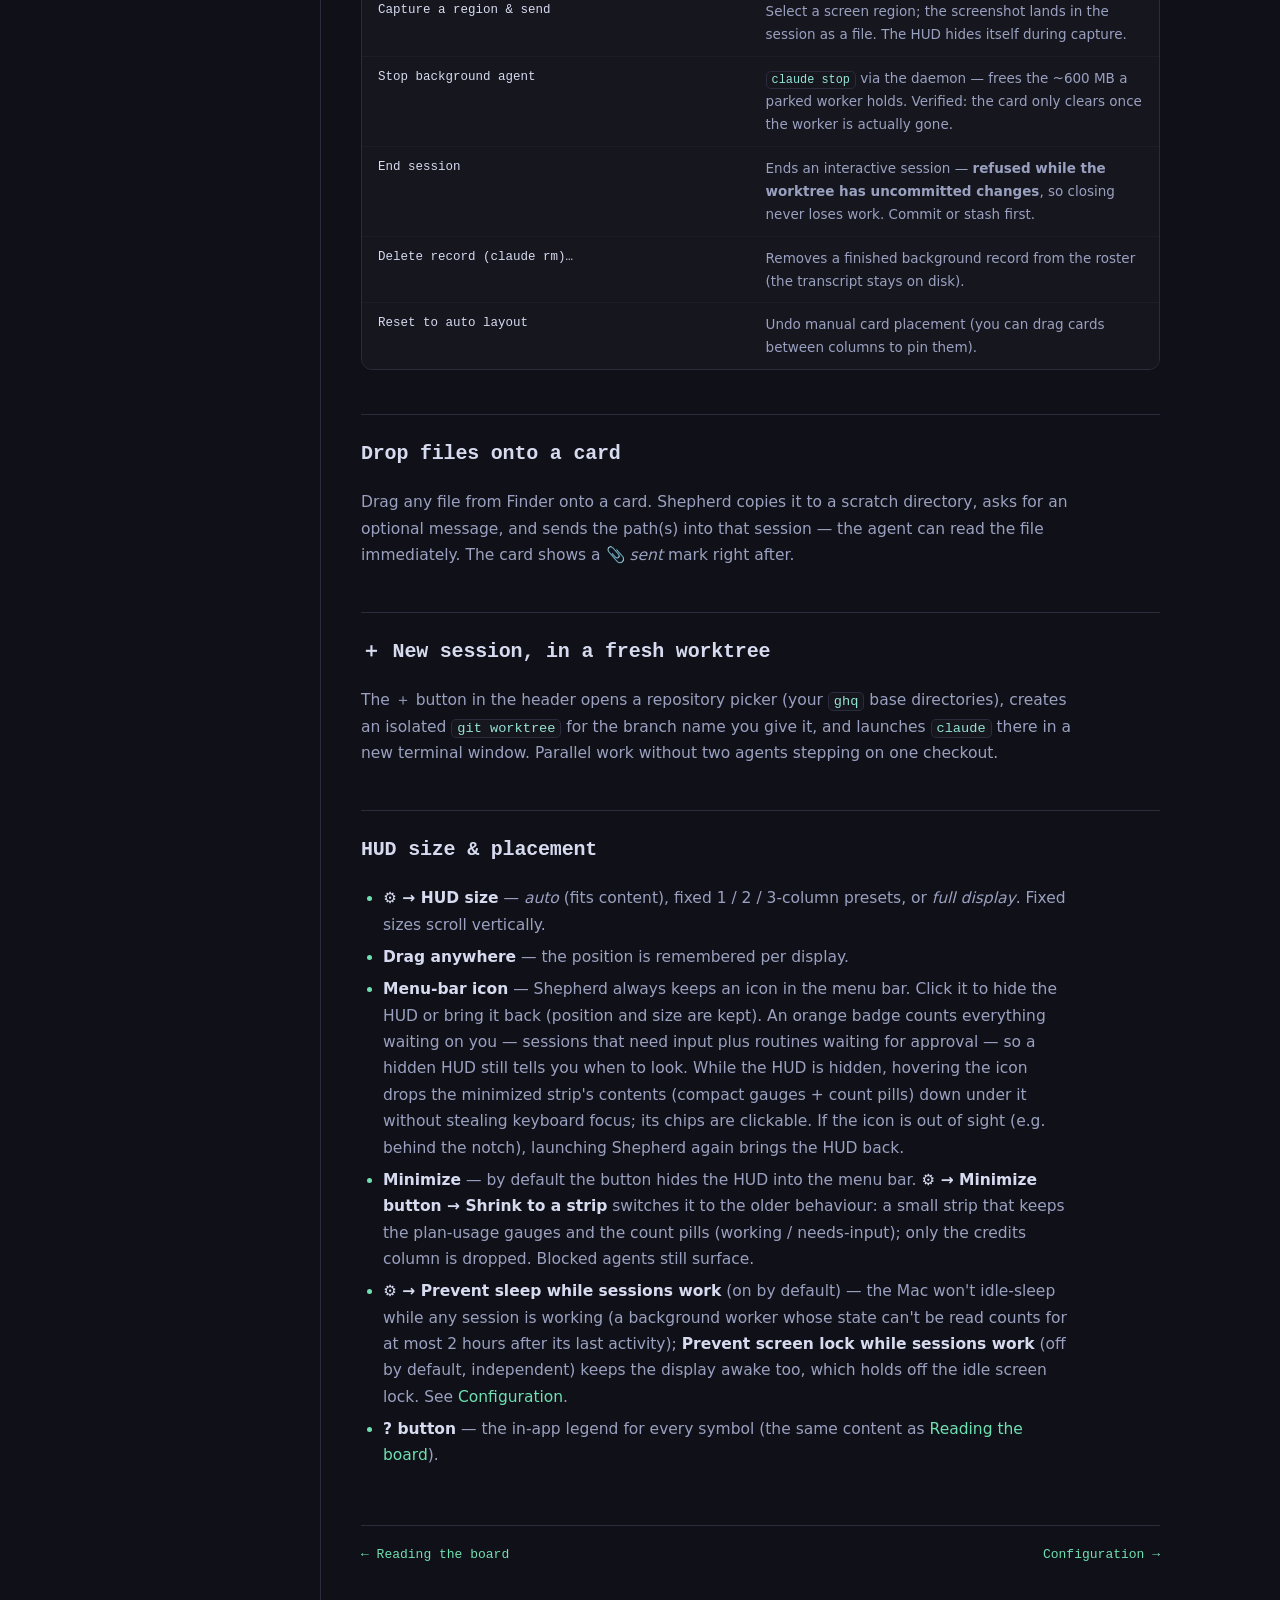
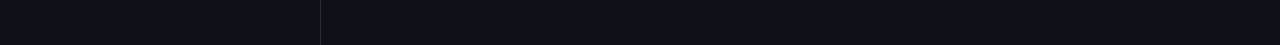
==== commit 57c7215b: "feat: menu-bar icon, hide-to-menu-bar minimize, and sleep prevention while sessions work - Always-on" ====
--- a/docs/actions.html
+++ b/docs/actions.html
@@ -191,16 +191,18 @@
     <h2 lang="ja">HUD のサイズと配置</h2>
     <ul lang="en">
       <li><strong>⚙ → HUD size</strong> — <em>auto</em> (fits content), fixed 1 / 2 / 3-column presets, or <em>full display</em>. Fixed sizes scroll vertically.</li>
-      <li><strong>⚙ → Display scale</strong> — shrinks the whole HUD (cards, text, icons, spacing) by one factor. <em>Auto</em> (default) follows the display it sits on: 100% on a 27-inch-class screen (~1400pt tall), easing down to 80% on a laptop's built-in display, never below 80% and never enlarged. Or pin it at 100% / 90% / 80%. Dragging the HUD to another display re-scales it there.</li>
       <li><strong>Drag anywhere</strong> — the position is remembered per display.</li>
-      <li><strong>Minimize</strong> — collapses to a small strip that keeps the plan-usage gauges and the count pills (working / needs-input); only the credits column is dropped. Blocked agents still surface.</li>
+      <li><strong>Menu-bar icon</strong> — Shepherd always keeps an icon in the menu bar. Click it to hide the HUD or bring it back (position and size are kept). An orange badge counts everything waiting on you — sessions that need input plus routines waiting for approval — so a hidden HUD still tells you when to look. While the HUD is hidden, hovering the icon drops the minimized strip's contents (compact gauges + count pills) down under it without stealing keyboard focus; its chips are clickable. If the icon is out of sight (e.g. behind the notch), launching Shepherd again brings the HUD back.</li>
+      <li><strong>Minimize</strong> — by default the button hides the HUD into the menu bar. <strong>⚙ → Minimize button → Shrink to a strip</strong> switches it to the older behaviour: a small strip that keeps the plan-usage gauges and the count pills (working / needs-input); only the credits column is dropped. Blocked agents still surface.</li>
+      <li><strong>⚙ → Prevent sleep while sessions work</strong> (on by default) — the Mac won't idle-sleep while any session is working (a background worker whose state can't be read counts for at most 2 hours after its last activity); <strong>Prevent screen lock while sessions work</strong> (off by default, independent) keeps the display awake too, which holds off the idle screen lock. See <a href="configuration.html">Configuration</a>.</li>
       <li><strong>? button</strong> — the in-app legend for every symbol (the same content as <a href="board.html">Reading the board</a>).</li>
     </ul>
     <ul lang="ja">
       <li><strong>⚙ → HUD サイズ</strong> — <em>auto</em>（内容に合わせる）、固定の1/2/3列プリセット、または <em>full display</em>（画面全面）。固定サイズは縦方向にスクロールします。</li>
-      <li><strong>⚙ → 表示倍率</strong> — HUD 全体（カード・文字・アイコン・余白）を同じ倍率で縮めます。<em>自動</em>（既定）は載っているディスプレイに合わせ、27インチ級（高さ約1400pt）で100%、ノートの内蔵ディスプレイで80%まで下がります（80%未満にはせず、拡大もしません）。100% / 90% / 80% に固定することもできます。HUD を別のディスプレイへドラッグすると、移った先で倍率を取り直します。</li>
       <li><strong>どこからでもドラッグ可能</strong> — 位置はディスプレイごとに記憶されます。</li>
-      <li><strong>最小化</strong> — 小さなストリップに折りたたまれますが、プラン使用量のバーと件数ピル（作業中/応答待ち）は残ります（省かれるのはクレジット欄だけ）。応答待ちのエージェントは折りたたんでも表示されます。</li>
+      <li><strong>メニューバーアイコン</strong> — Shepherd はメニューバーに常にアイコンを出します。クリックで HUD を隠す／戻す（位置とサイズはそのまま）。応答待ちのセッションと承認待ちの routine の合計が桃色のバッジで出るので、HUD を隠していても見るべきときが分かります。HUD を隠しているときにアイコンにカーソルを載せると、最小化ストリップと同じ中身（コンパクトなゲージと件数ピル）が直下に出ます（キーボードフォーカスは奪いません。チップはクリックできます）。アイコンが見えないとき（ノッチの裏に溢れた等）は Shepherd をもう一度起動すると HUD が戻ります。</li>
+      <li><strong>最小化</strong> — 既定ではボタンで HUD がメニューバーに隠れます。<strong>⚙ → 最小化ボタンの動作 → ストリップに縮む</strong>にすると従来の動作になり、小さなストリップに折りたたまれます。プラン使用量のバーと件数ピル（作業中/応答待ち）は残ります（省かれるのはクレジット欄だけ）。応答待ちのエージェントは折りたたんでも表示されます。</li>
+      <li><strong>⚙ → 稼働中はスリープさせない</strong>（既定 ON）— 作業中のセッションがある間は Mac がアイドルスリープしません（状態が読めない background worker は最後の活動から最大2時間まで）。<strong>稼働中は画面ロックも防ぐ</strong>（既定 OFF）を併せて ON にするとディスプレイも点いたままになります。<a href="configuration.html">設定</a>を参照。</li>
       <li><strong>?ボタン</strong> — すべてのシンボルのアプリ内凡例（<a href="board.html">盤面の読み方</a>と同じ内容）。</li>
     </ul>
 
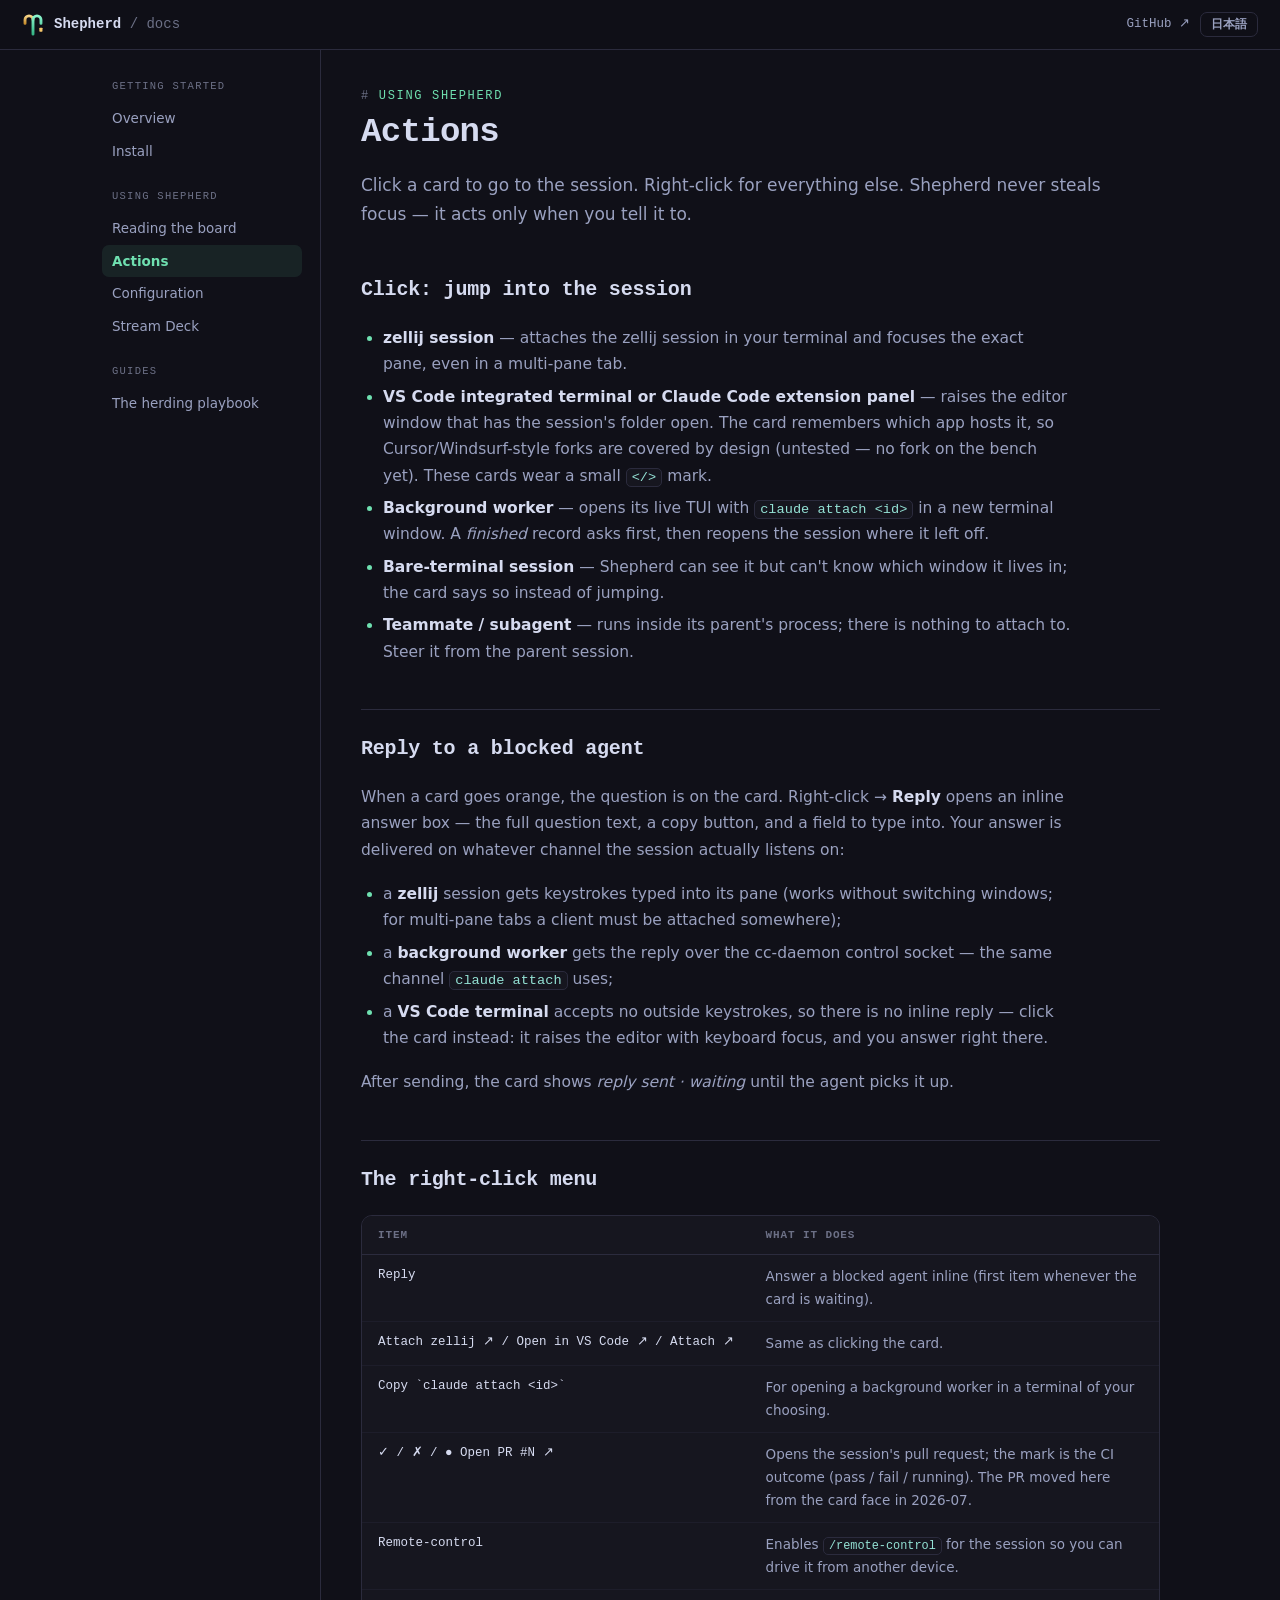
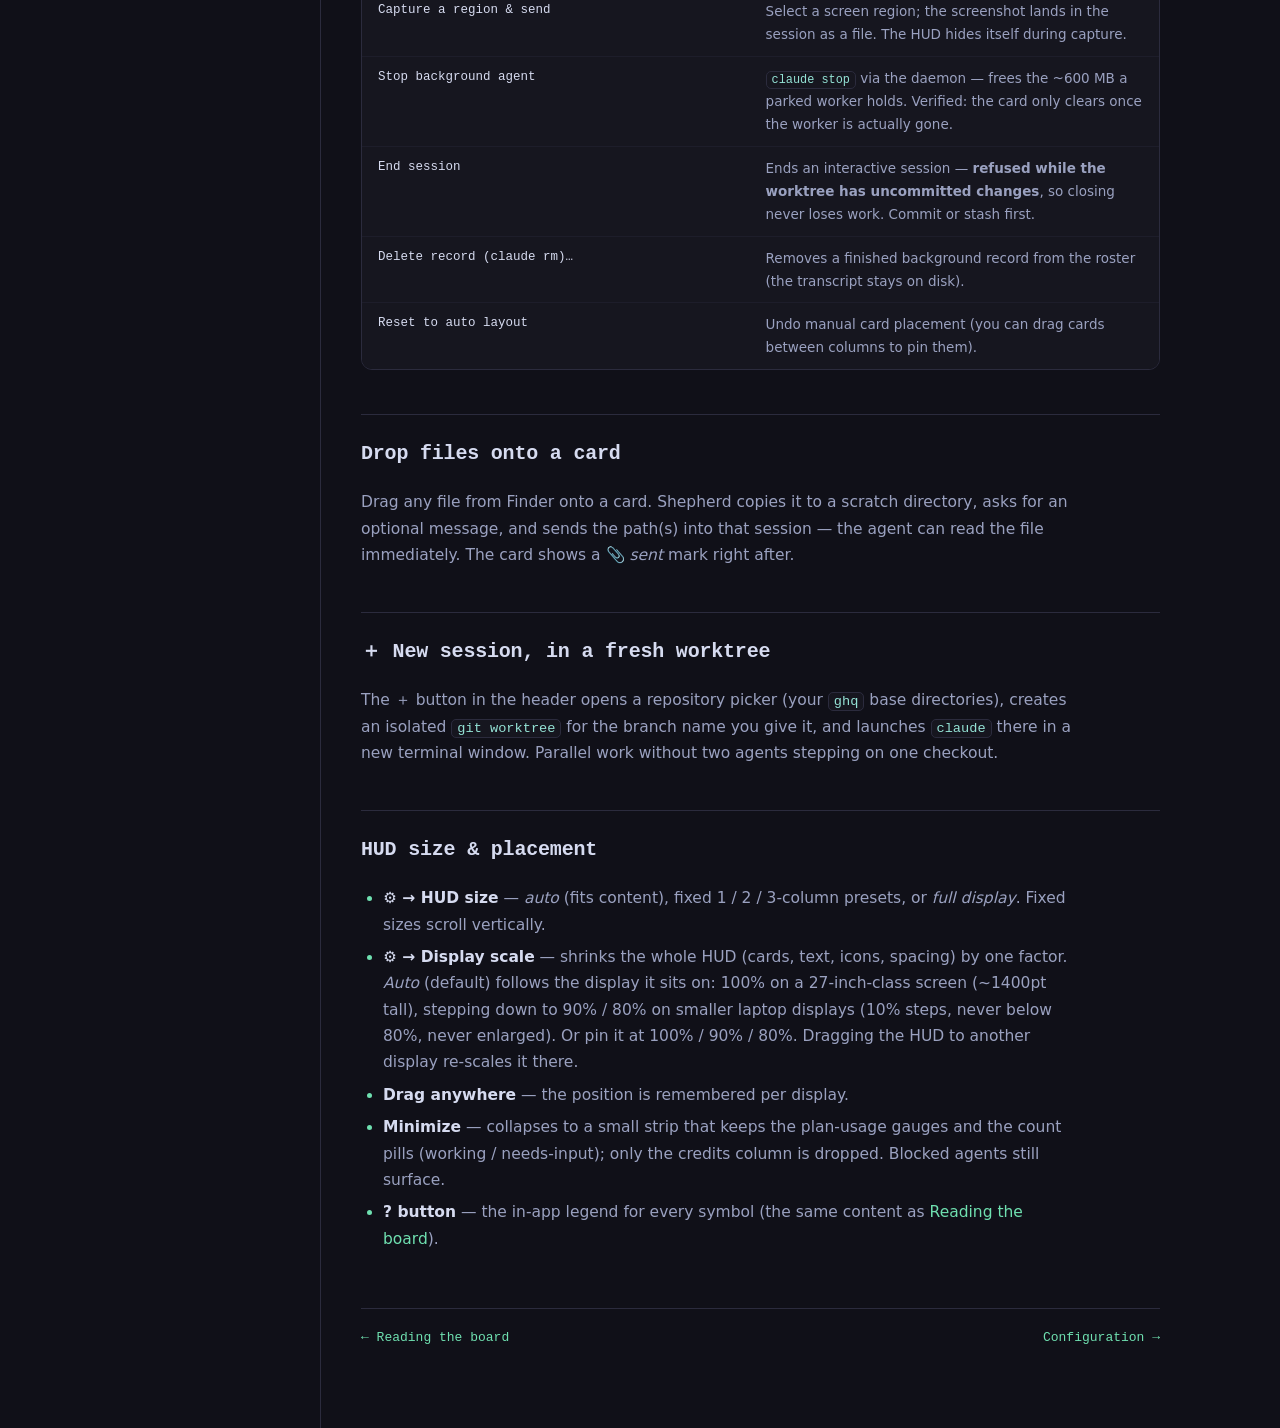
==== commit 96588a71: "fix: snap auto display scale to 10% steps and hold it during window drags Fractional factors blurred" ====
--- a/docs/actions.html
+++ b/docs/actions.html
@@ -191,18 +191,16 @@
     <h2 lang="ja">HUD のサイズと配置</h2>
     <ul lang="en">
       <li><strong>⚙ → HUD size</strong> — <em>auto</em> (fits content), fixed 1 / 2 / 3-column presets, or <em>full display</em>. Fixed sizes scroll vertically.</li>
+      <li><strong>⚙ → Display scale</strong> — shrinks the whole HUD (cards, text, icons, spacing) by one factor. <em>Auto</em> (default) follows the display it sits on: 100% on a 27-inch-class screen (~1400pt tall), stepping down to 90% / 80% on smaller laptop displays (10% steps, never below 80%, never enlarged). Or pin it at 100% / 90% / 80%. Dragging the HUD to another display re-scales it there.</li>
       <li><strong>Drag anywhere</strong> — the position is remembered per display.</li>
-      <li><strong>Menu-bar icon</strong> — Shepherd always keeps an icon in the menu bar. Click it to hide the HUD or bring it back (position and size are kept). An orange badge counts everything waiting on you — sessions that need input plus routines waiting for approval — so a hidden HUD still tells you when to look. While the HUD is hidden, hovering the icon drops the minimized strip's contents (compact gauges + count pills) down under it without stealing keyboard focus; its chips are clickable. If the icon is out of sight (e.g. behind the notch), launching Shepherd again brings the HUD back.</li>
-      <li><strong>Minimize</strong> — by default the button hides the HUD into the menu bar. <strong>⚙ → Minimize button → Shrink to a strip</strong> switches it to the older behaviour: a small strip that keeps the plan-usage gauges and the count pills (working / needs-input); only the credits column is dropped. Blocked agents still surface.</li>
-      <li><strong>⚙ → Prevent sleep while sessions work</strong> (on by default) — the Mac won't idle-sleep while any session is working (a background worker whose state can't be read counts for at most 2 hours after its last activity); <strong>Prevent screen lock while sessions work</strong> (off by default, independent) keeps the display awake too, which holds off the idle screen lock. See <a href="configuration.html">Configuration</a>.</li>
+      <li><strong>Minimize</strong> — collapses to a small strip that keeps the plan-usage gauges and the count pills (working / needs-input); only the credits column is dropped. Blocked agents still surface.</li>
       <li><strong>? button</strong> — the in-app legend for every symbol (the same content as <a href="board.html">Reading the board</a>).</li>
     </ul>
     <ul lang="ja">
       <li><strong>⚙ → HUD サイズ</strong> — <em>auto</em>（内容に合わせる）、固定の1/2/3列プリセット、または <em>full display</em>（画面全面）。固定サイズは縦方向にスクロールします。</li>
+      <li><strong>⚙ → 表示倍率</strong> — HUD 全体（カード・文字・アイコン・余白）を同じ倍率で縮めます。<em>自動</em>（既定）は載っているディスプレイに合わせ、27インチ級（高さ約1400pt）で100%、小さいノートの内蔵ディスプレイでは 90% / 80% に下がります（10% 刻み・80%未満にはせず、拡大もしません）。100% / 90% / 80% に固定することもできます。HUD を別のディスプレイへドラッグすると、移った先で倍率を取り直します。</li>
       <li><strong>どこからでもドラッグ可能</strong> — 位置はディスプレイごとに記憶されます。</li>
-      <li><strong>メニューバーアイコン</strong> — Shepherd はメニューバーに常にアイコンを出します。クリックで HUD を隠す／戻す（位置とサイズはそのまま）。応答待ちのセッションと承認待ちの routine の合計が桃色のバッジで出るので、HUD を隠していても見るべきときが分かります。HUD を隠しているときにアイコンにカーソルを載せると、最小化ストリップと同じ中身（コンパクトなゲージと件数ピル）が直下に出ます（キーボードフォーカスは奪いません。チップはクリックできます）。アイコンが見えないとき（ノッチの裏に溢れた等）は Shepherd をもう一度起動すると HUD が戻ります。</li>
-      <li><strong>最小化</strong> — 既定ではボタンで HUD がメニューバーに隠れます。<strong>⚙ → 最小化ボタンの動作 → ストリップに縮む</strong>にすると従来の動作になり、小さなストリップに折りたたまれます。プラン使用量のバーと件数ピル（作業中/応答待ち）は残ります（省かれるのはクレジット欄だけ）。応答待ちのエージェントは折りたたんでも表示されます。</li>
-      <li><strong>⚙ → 稼働中はスリープさせない</strong>（既定 ON）— 作業中のセッションがある間は Mac がアイドルスリープしません（状態が読めない background worker は最後の活動から最大2時間まで）。<strong>稼働中は画面ロックも防ぐ</strong>（既定 OFF）を併せて ON にするとディスプレイも点いたままになります。<a href="configuration.html">設定</a>を参照。</li>
+      <li><strong>最小化</strong> — 小さなストリップに折りたたまれますが、プラン使用量のバーと件数ピル（作業中/応答待ち）は残ります（省かれるのはクレジット欄だけ）。応答待ちのエージェントは折りたたんでも表示されます。</li>
       <li><strong>?ボタン</strong> — すべてのシンボルのアプリ内凡例（<a href="board.html">盤面の読み方</a>と同じ内容）。</li>
     </ul>
 
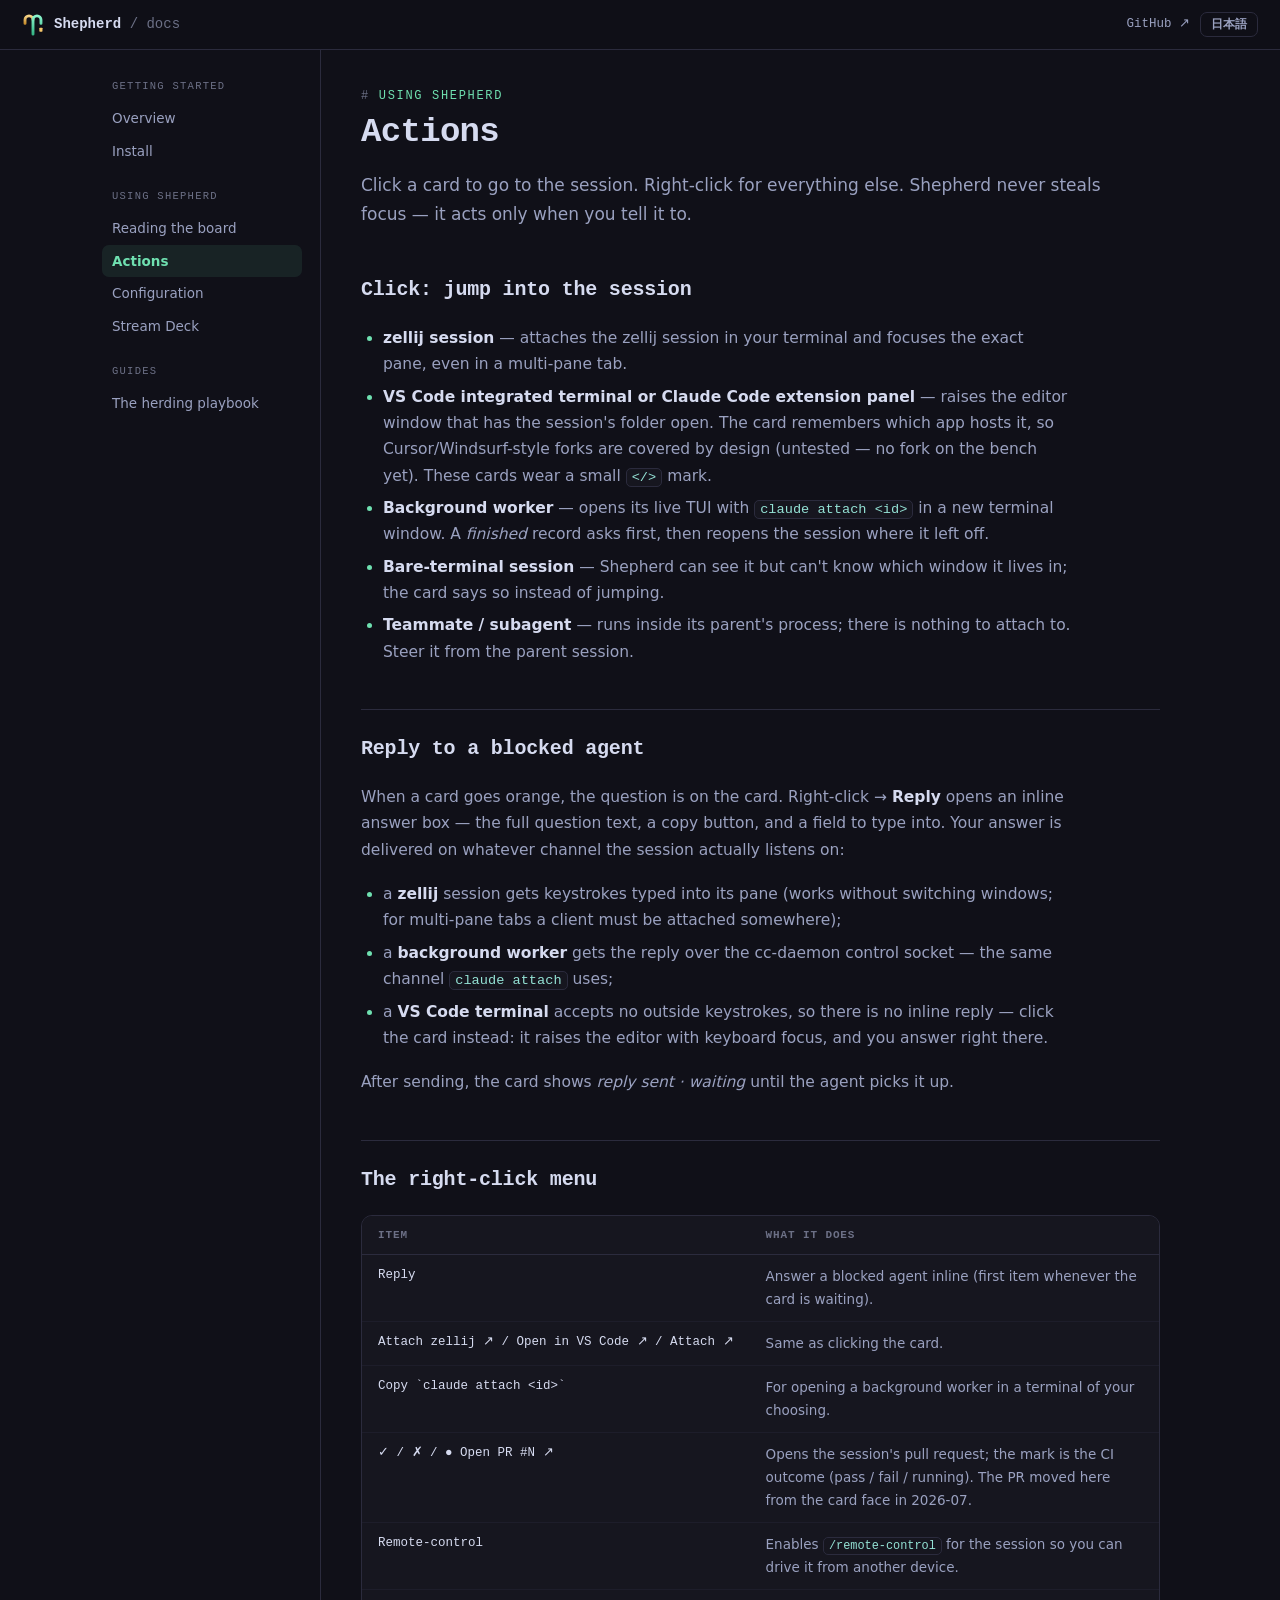
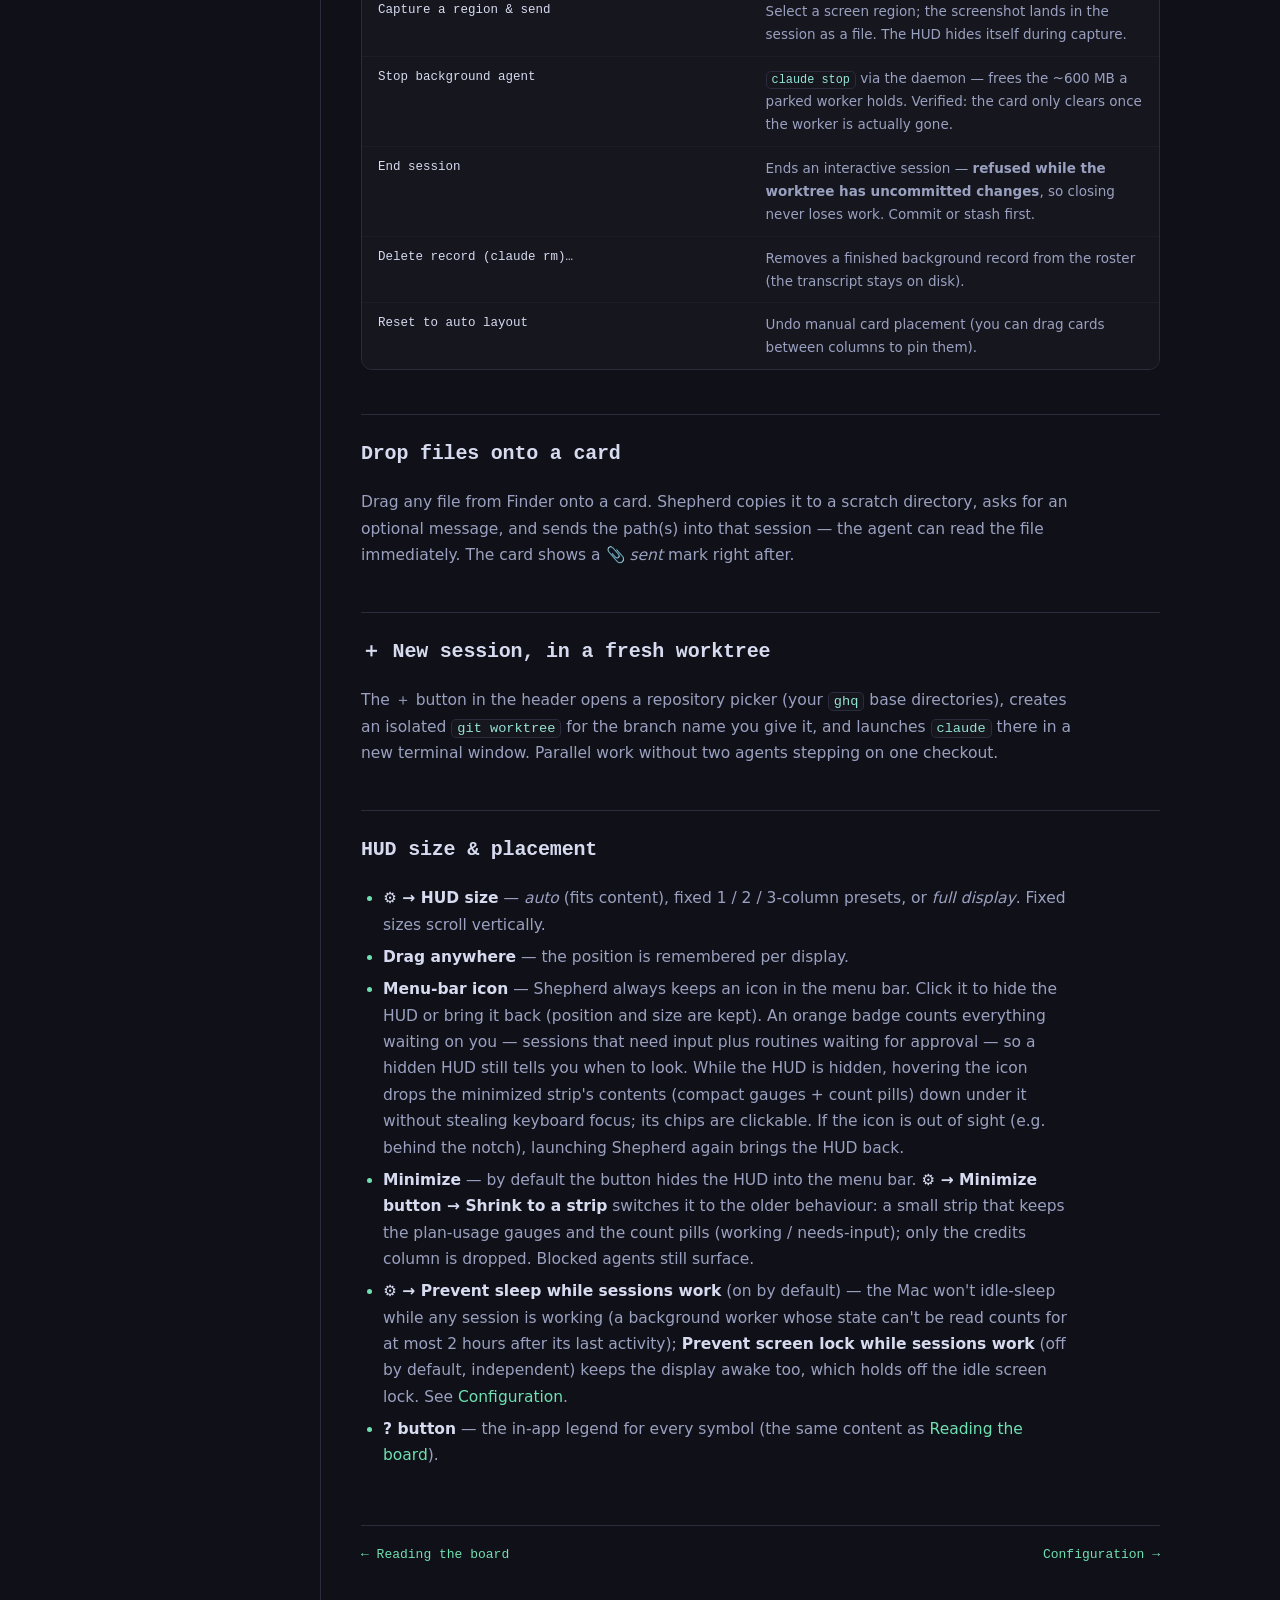
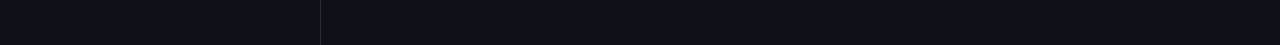
==== commit c8963d01: "feat: menu-bar icon, hide-to-menu-bar minimize, and sleep prevention while sessions work (#36) * fea" ====
--- a/docs/actions.html
+++ b/docs/actions.html
@@ -191,16 +191,18 @@
     <h2 lang="ja">HUD のサイズと配置</h2>
     <ul lang="en">
       <li><strong>⚙ → HUD size</strong> — <em>auto</em> (fits content), fixed 1 / 2 / 3-column presets, or <em>full display</em>. Fixed sizes scroll vertically.</li>
-      <li><strong>⚙ → Display scale</strong> — shrinks the whole HUD (cards, text, icons, spacing) by one factor. <em>Auto</em> (default) follows the display it sits on: 100% on a 27-inch-class screen (~1400pt tall), stepping down to 90% / 80% on smaller laptop displays (10% steps, never below 80%, never enlarged). Or pin it at 100% / 90% / 80%. Dragging the HUD to another display re-scales it there.</li>
       <li><strong>Drag anywhere</strong> — the position is remembered per display.</li>
-      <li><strong>Minimize</strong> — collapses to a small strip that keeps the plan-usage gauges and the count pills (working / needs-input); only the credits column is dropped. Blocked agents still surface.</li>
+      <li><strong>Menu-bar icon</strong> — Shepherd always keeps an icon in the menu bar. Click it to hide the HUD or bring it back (position and size are kept). An orange badge counts everything waiting on you — sessions that need input plus routines waiting for approval — so a hidden HUD still tells you when to look. While the HUD is hidden, hovering the icon drops the minimized strip's contents (compact gauges + count pills) down under it without stealing keyboard focus; its chips are clickable. If the icon is out of sight (e.g. behind the notch), launching Shepherd again brings the HUD back.</li>
+      <li><strong>Minimize</strong> — by default the button hides the HUD into the menu bar. <strong>⚙ → Minimize button → Shrink to a strip</strong> switches it to the older behaviour: a small strip that keeps the plan-usage gauges and the count pills (working / needs-input); only the credits column is dropped. Blocked agents still surface.</li>
+      <li><strong>⚙ → Prevent sleep while sessions work</strong> (on by default) — the Mac won't idle-sleep while any session is working (a background worker whose state can't be read counts for at most 2 hours after its last activity); <strong>Prevent screen lock while sessions work</strong> (off by default, independent) keeps the display awake too, which holds off the idle screen lock. See <a href="configuration.html">Configuration</a>.</li>
       <li><strong>? button</strong> — the in-app legend for every symbol (the same content as <a href="board.html">Reading the board</a>).</li>
     </ul>
     <ul lang="ja">
       <li><strong>⚙ → HUD サイズ</strong> — <em>auto</em>（内容に合わせる）、固定の1/2/3列プリセット、または <em>full display</em>（画面全面）。固定サイズは縦方向にスクロールします。</li>
-      <li><strong>⚙ → 表示倍率</strong> — HUD 全体（カード・文字・アイコン・余白）を同じ倍率で縮めます。<em>自動</em>（既定）は載っているディスプレイに合わせ、27インチ級（高さ約1400pt）で100%、小さいノートの内蔵ディスプレイでは 90% / 80% に下がります（10% 刻み・80%未満にはせず、拡大もしません）。100% / 90% / 80% に固定することもできます。HUD を別のディスプレイへドラッグすると、移った先で倍率を取り直します。</li>
       <li><strong>どこからでもドラッグ可能</strong> — 位置はディスプレイごとに記憶されます。</li>
-      <li><strong>最小化</strong> — 小さなストリップに折りたたまれますが、プラン使用量のバーと件数ピル（作業中/応答待ち）は残ります（省かれるのはクレジット欄だけ）。応答待ちのエージェントは折りたたんでも表示されます。</li>
+      <li><strong>メニューバーアイコン</strong> — Shepherd はメニューバーに常にアイコンを出します。クリックで HUD を隠す／戻す（位置とサイズはそのまま）。応答待ちのセッションと承認待ちの routine の合計が桃色のバッジで出るので、HUD を隠していても見るべきときが分かります。HUD を隠しているときにアイコンにカーソルを載せると、最小化ストリップと同じ中身（コンパクトなゲージと件数ピル）が直下に出ます（キーボードフォーカスは奪いません。チップはクリックできます）。アイコンが見えないとき（ノッチの裏に溢れた等）は Shepherd をもう一度起動すると HUD が戻ります。</li>
+      <li><strong>最小化</strong> — 既定ではボタンで HUD がメニューバーに隠れます。<strong>⚙ → 最小化ボタンの動作 → ストリップに縮む</strong>にすると従来の動作になり、小さなストリップに折りたたまれます。プラン使用量のバーと件数ピル（作業中/応答待ち）は残ります（省かれるのはクレジット欄だけ）。応答待ちのエージェントは折りたたんでも表示されます。</li>
+      <li><strong>⚙ → 稼働中はスリープさせない</strong>（既定 ON）— 作業中のセッションがある間は Mac がアイドルスリープしません（状態が読めない background worker は最後の活動から最大2時間まで）。<strong>稼働中は画面ロックも防ぐ</strong>（既定 OFF）を併せて ON にするとディスプレイも点いたままになります。<a href="configuration.html">設定</a>を参照。</li>
       <li><strong>?ボタン</strong> — すべてのシンボルのアプリ内凡例（<a href="board.html">盤面の読み方</a>と同じ内容）。</li>
     </ul>
 
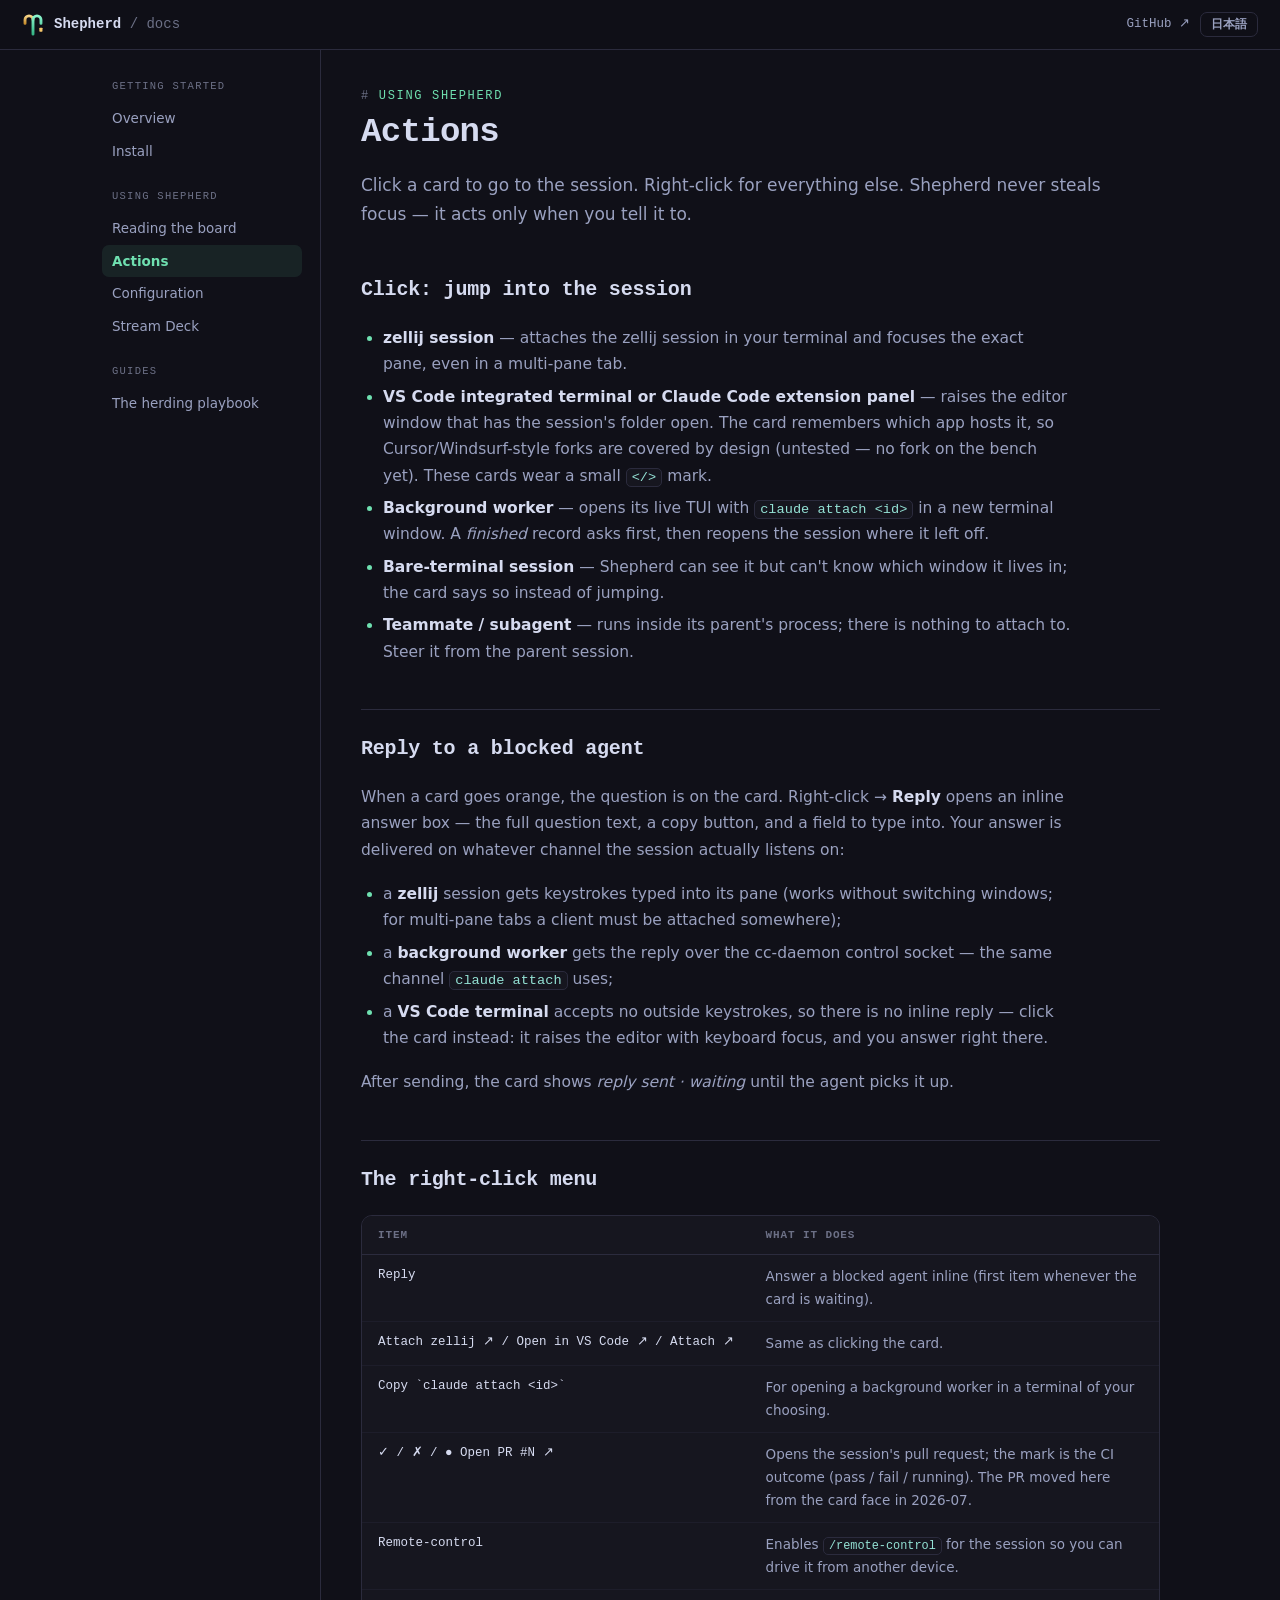
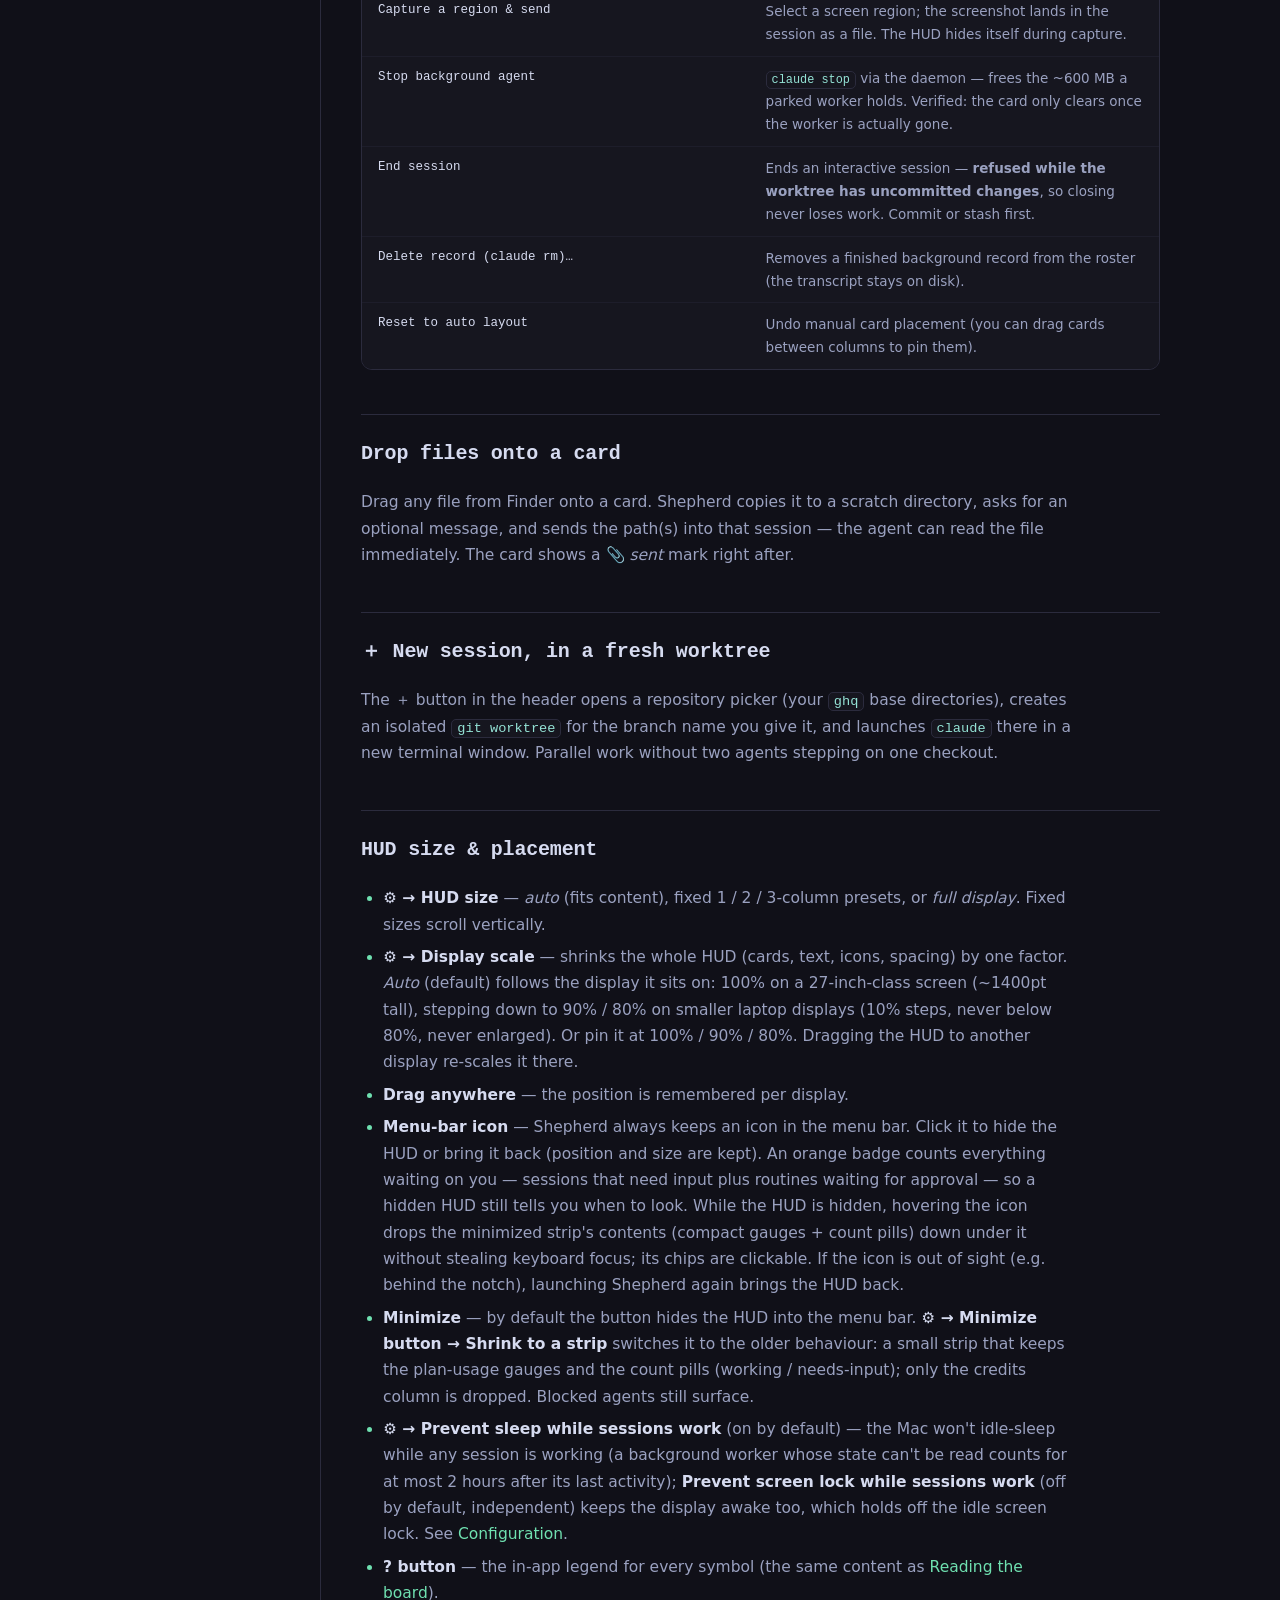
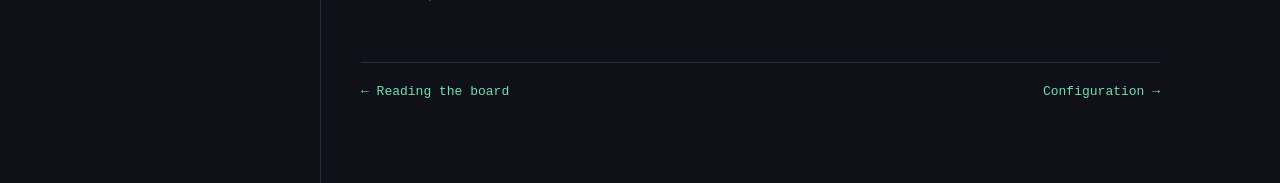
==== commit b387cebe: "Merge main into feat/display-scale Keeps both #36 (menu-bar icon, minimize-to-menu-bar, sleep preven" ====
--- a/docs/actions.html
+++ b/docs/actions.html
@@ -191,6 +191,7 @@
     <h2 lang="ja">HUD のサイズと配置</h2>
     <ul lang="en">
       <li><strong>⚙ → HUD size</strong> — <em>auto</em> (fits content), fixed 1 / 2 / 3-column presets, or <em>full display</em>. Fixed sizes scroll vertically.</li>
+      <li><strong>⚙ → Display scale</strong> — shrinks the whole HUD (cards, text, icons, spacing) by one factor. <em>Auto</em> (default) follows the display it sits on: 100% on a 27-inch-class screen (~1400pt tall), stepping down to 90% / 80% on smaller laptop displays (10% steps, never below 80%, never enlarged). Or pin it at 100% / 90% / 80%. Dragging the HUD to another display re-scales it there.</li>
       <li><strong>Drag anywhere</strong> — the position is remembered per display.</li>
       <li><strong>Menu-bar icon</strong> — Shepherd always keeps an icon in the menu bar. Click it to hide the HUD or bring it back (position and size are kept). An orange badge counts everything waiting on you — sessions that need input plus routines waiting for approval — so a hidden HUD still tells you when to look. While the HUD is hidden, hovering the icon drops the minimized strip's contents (compact gauges + count pills) down under it without stealing keyboard focus; its chips are clickable. If the icon is out of sight (e.g. behind the notch), launching Shepherd again brings the HUD back.</li>
       <li><strong>Minimize</strong> — by default the button hides the HUD into the menu bar. <strong>⚙ → Minimize button → Shrink to a strip</strong> switches it to the older behaviour: a small strip that keeps the plan-usage gauges and the count pills (working / needs-input); only the credits column is dropped. Blocked agents still surface.</li>
@@ -199,6 +200,7 @@
     </ul>
     <ul lang="ja">
       <li><strong>⚙ → HUD サイズ</strong> — <em>auto</em>（内容に合わせる）、固定の1/2/3列プリセット、または <em>full display</em>（画面全面）。固定サイズは縦方向にスクロールします。</li>
+      <li><strong>⚙ → 表示倍率</strong> — HUD 全体（カード・文字・アイコン・余白）を同じ倍率で縮めます。<em>自動</em>（既定）は載っているディスプレイに合わせ、27インチ級（高さ約1400pt）で100%、小さいノートの内蔵ディスプレイでは 90% / 80% に下がります（10% 刻み・80%未満にはせず、拡大もしません）。100% / 90% / 80% に固定することもできます。HUD を別のディスプレイへドラッグすると、移った先で倍率を取り直します。</li>
       <li><strong>どこからでもドラッグ可能</strong> — 位置はディスプレイごとに記憶されます。</li>
       <li><strong>メニューバーアイコン</strong> — Shepherd はメニューバーに常にアイコンを出します。クリックで HUD を隠す／戻す（位置とサイズはそのまま）。応答待ちのセッションと承認待ちの routine の合計が桃色のバッジで出るので、HUD を隠していても見るべきときが分かります。HUD を隠しているときにアイコンにカーソルを載せると、最小化ストリップと同じ中身（コンパクトなゲージと件数ピル）が直下に出ます（キーボードフォーカスは奪いません。チップはクリックできます）。アイコンが見えないとき（ノッチの裏に溢れた等）は Shepherd をもう一度起動すると HUD が戻ります。</li>
       <li><strong>最小化</strong> — 既定ではボタンで HUD がメニューバーに隠れます。<strong>⚙ → 最小化ボタンの動作 → ストリップに縮む</strong>にすると従来の動作になり、小さなストリップに折りたたまれます。プラン使用量のバーと件数ピル（作業中/応答待ち）は残ります（省かれるのはクレジット欄だけ）。応答待ちのエージェントは折りたたんでも表示されます。</li>
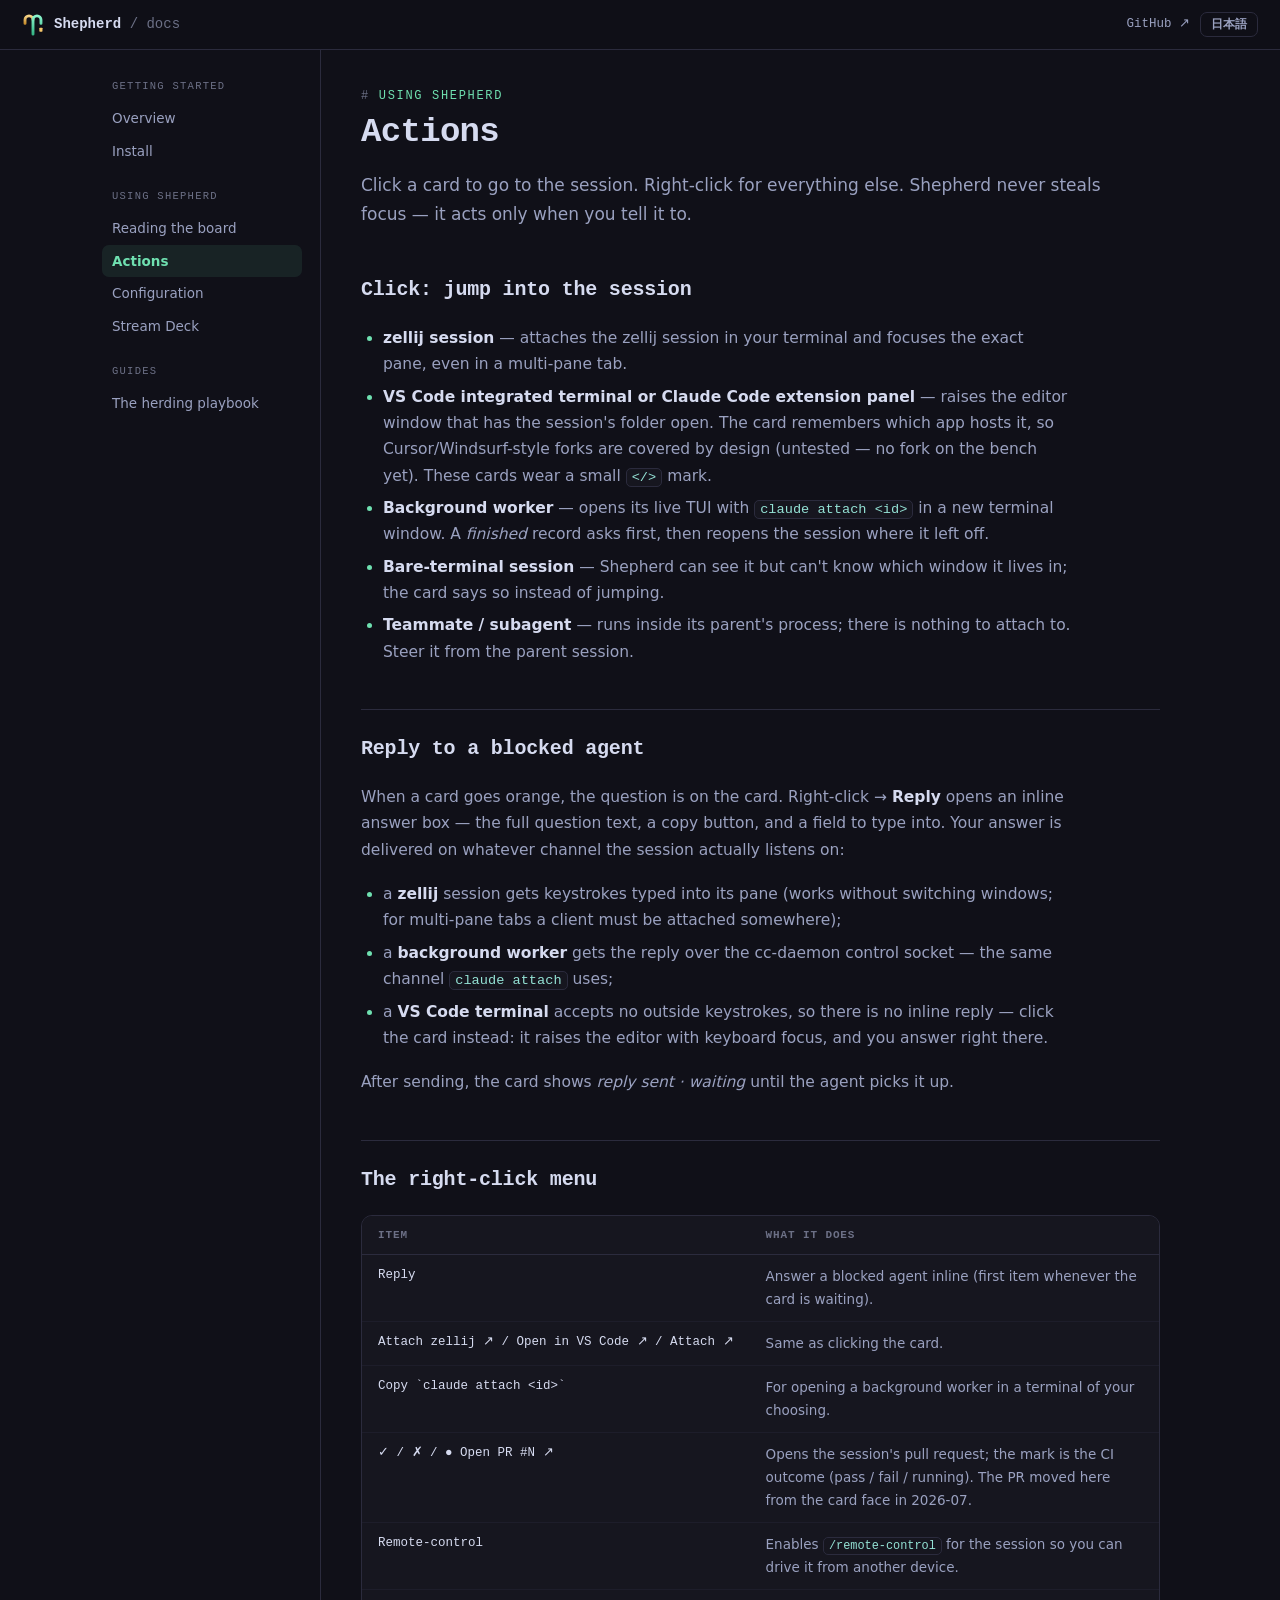
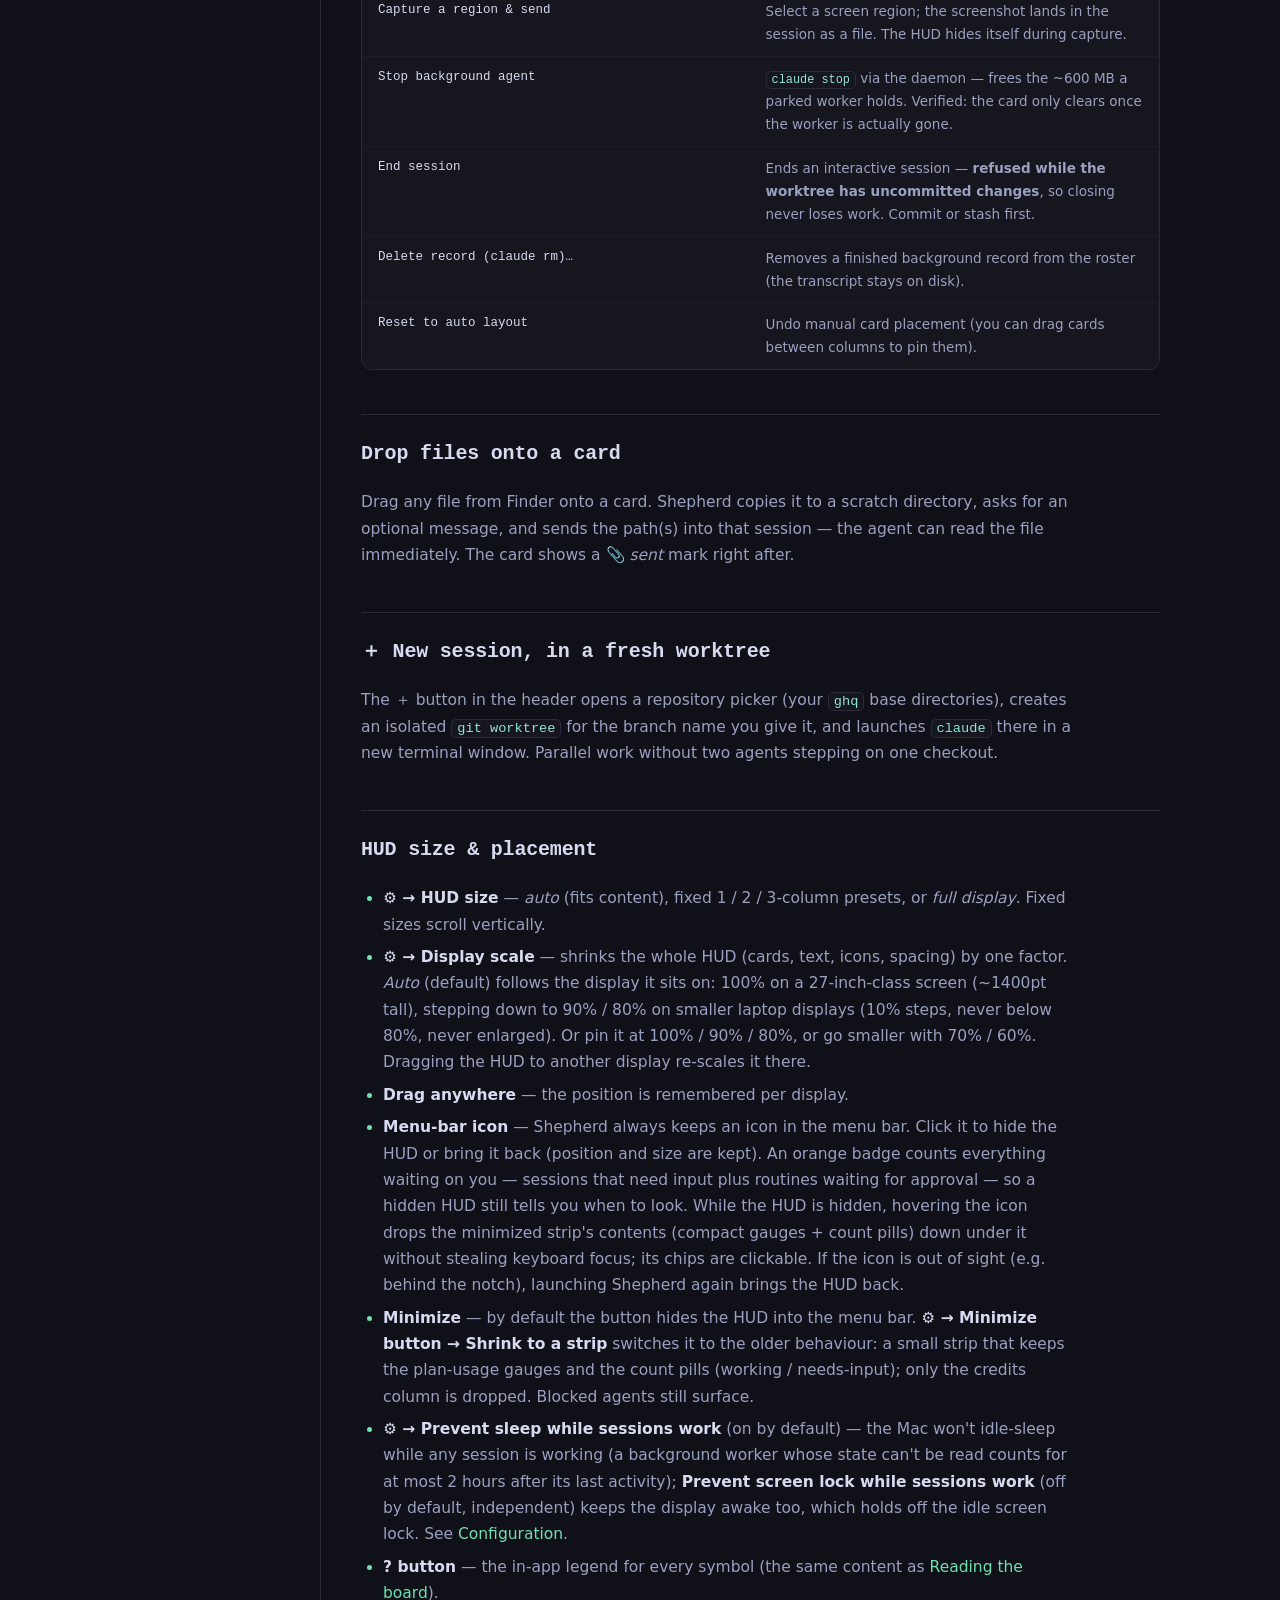
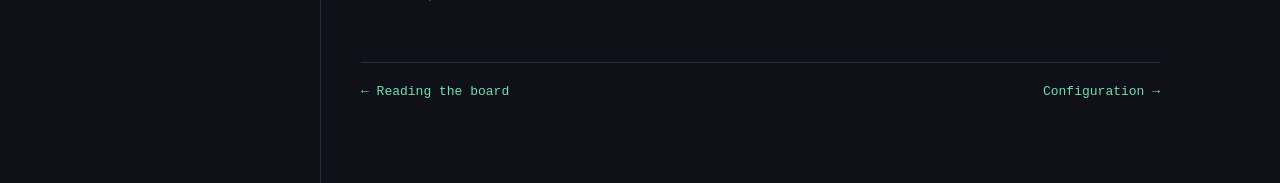
==== commit 1419396d: "feat: add 70% and 60% to the manual display scale choices Auto stays within 80-100%; the smaller fac" ====
--- a/docs/actions.html
+++ b/docs/actions.html
@@ -191,7 +191,7 @@
     <h2 lang="ja">HUD のサイズと配置</h2>
     <ul lang="en">
       <li><strong>⚙ → HUD size</strong> — <em>auto</em> (fits content), fixed 1 / 2 / 3-column presets, or <em>full display</em>. Fixed sizes scroll vertically.</li>
-      <li><strong>⚙ → Display scale</strong> — shrinks the whole HUD (cards, text, icons, spacing) by one factor. <em>Auto</em> (default) follows the display it sits on: 100% on a 27-inch-class screen (~1400pt tall), stepping down to 90% / 80% on smaller laptop displays (10% steps, never below 80%, never enlarged). Or pin it at 100% / 90% / 80%. Dragging the HUD to another display re-scales it there.</li>
+      <li><strong>⚙ → Display scale</strong> — shrinks the whole HUD (cards, text, icons, spacing) by one factor. <em>Auto</em> (default) follows the display it sits on: 100% on a 27-inch-class screen (~1400pt tall), stepping down to 90% / 80% on smaller laptop displays (10% steps, never below 80%, never enlarged). Or pin it at 100% / 90% / 80%, or go smaller with 70% / 60%. Dragging the HUD to another display re-scales it there.</li>
       <li><strong>Drag anywhere</strong> — the position is remembered per display.</li>
       <li><strong>Menu-bar icon</strong> — Shepherd always keeps an icon in the menu bar. Click it to hide the HUD or bring it back (position and size are kept). An orange badge counts everything waiting on you — sessions that need input plus routines waiting for approval — so a hidden HUD still tells you when to look. While the HUD is hidden, hovering the icon drops the minimized strip's contents (compact gauges + count pills) down under it without stealing keyboard focus; its chips are clickable. If the icon is out of sight (e.g. behind the notch), launching Shepherd again brings the HUD back.</li>
       <li><strong>Minimize</strong> — by default the button hides the HUD into the menu bar. <strong>⚙ → Minimize button → Shrink to a strip</strong> switches it to the older behaviour: a small strip that keeps the plan-usage gauges and the count pills (working / needs-input); only the credits column is dropped. Blocked agents still surface.</li>
@@ -200,7 +200,7 @@
     </ul>
     <ul lang="ja">
       <li><strong>⚙ → HUD サイズ</strong> — <em>auto</em>（内容に合わせる）、固定の1/2/3列プリセット、または <em>full display</em>（画面全面）。固定サイズは縦方向にスクロールします。</li>
-      <li><strong>⚙ → 表示倍率</strong> — HUD 全体（カード・文字・アイコン・余白）を同じ倍率で縮めます。<em>自動</em>（既定）は載っているディスプレイに合わせ、27インチ級（高さ約1400pt）で100%、小さいノートの内蔵ディスプレイでは 90% / 80% に下がります（10% 刻み・80%未満にはせず、拡大もしません）。100% / 90% / 80% に固定することもできます。HUD を別のディスプレイへドラッグすると、移った先で倍率を取り直します。</li>
+      <li><strong>⚙ → 表示倍率</strong> — HUD 全体（カード・文字・アイコン・余白）を同じ倍率で縮めます。<em>自動</em>（既定）は載っているディスプレイに合わせ、27インチ級（高さ約1400pt）で100%、小さいノートの内蔵ディスプレイでは 90% / 80% に下がります（10% 刻み・80%未満にはせず、拡大もしません）。100% / 90% / 80% に固定するか、さらに小さい 70% / 60% も選べます。HUD を別のディスプレイへドラッグすると、移った先で倍率を取り直します。</li>
       <li><strong>どこからでもドラッグ可能</strong> — 位置はディスプレイごとに記憶されます。</li>
       <li><strong>メニューバーアイコン</strong> — Shepherd はメニューバーに常にアイコンを出します。クリックで HUD を隠す／戻す（位置とサイズはそのまま）。応答待ちのセッションと承認待ちの routine の合計が桃色のバッジで出るので、HUD を隠していても見るべきときが分かります。HUD を隠しているときにアイコンにカーソルを載せると、最小化ストリップと同じ中身（コンパクトなゲージと件数ピル）が直下に出ます（キーボードフォーカスは奪いません。チップはクリックできます）。アイコンが見えないとき（ノッチの裏に溢れた等）は Shepherd をもう一度起動すると HUD が戻ります。</li>
       <li><strong>最小化</strong> — 既定ではボタンで HUD がメニューバーに隠れます。<strong>⚙ → 最小化ボタンの動作 → ストリップに縮む</strong>にすると従来の動作になり、小さなストリップに折りたたまれます。プラン使用量のバーと件数ピル（作業中/応答待ち）は残ります（省かれるのはクレジット欄だけ）。応答待ちのエージェントは折りたたんでも表示されます。</li>
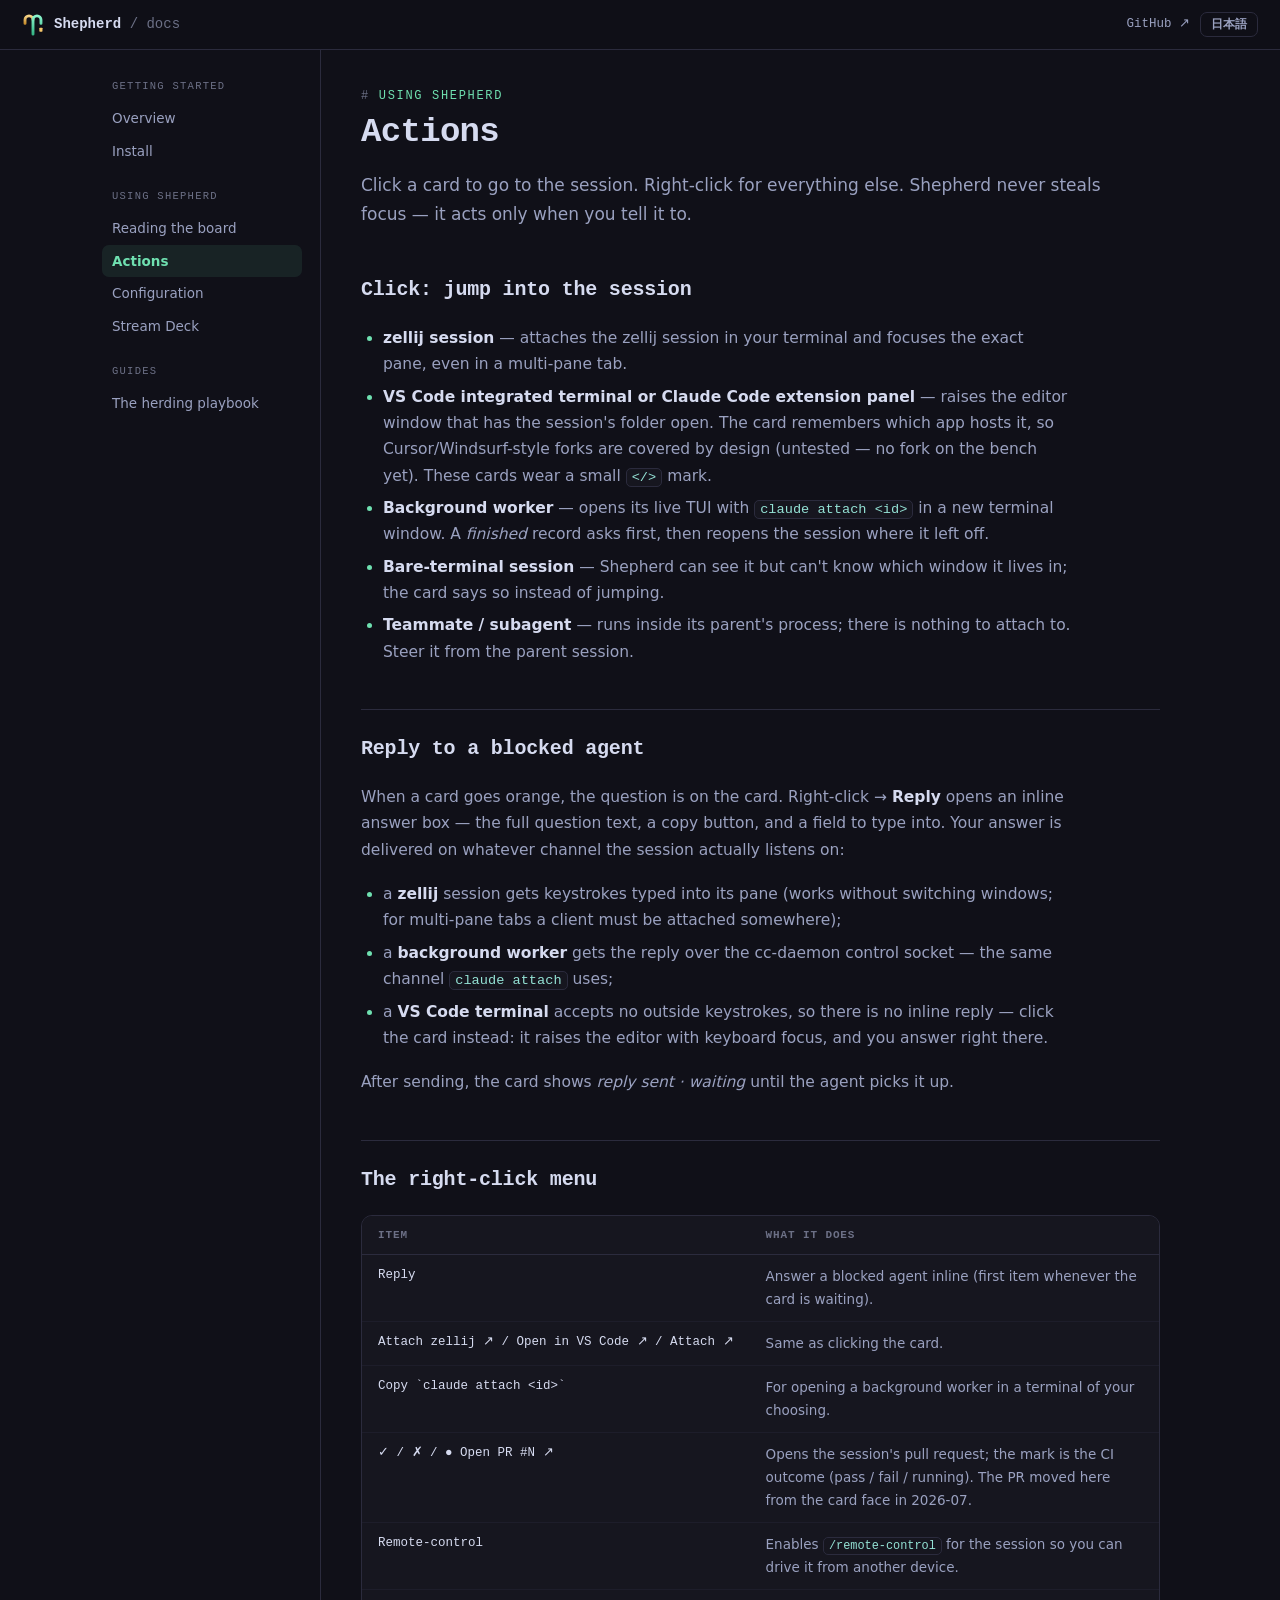
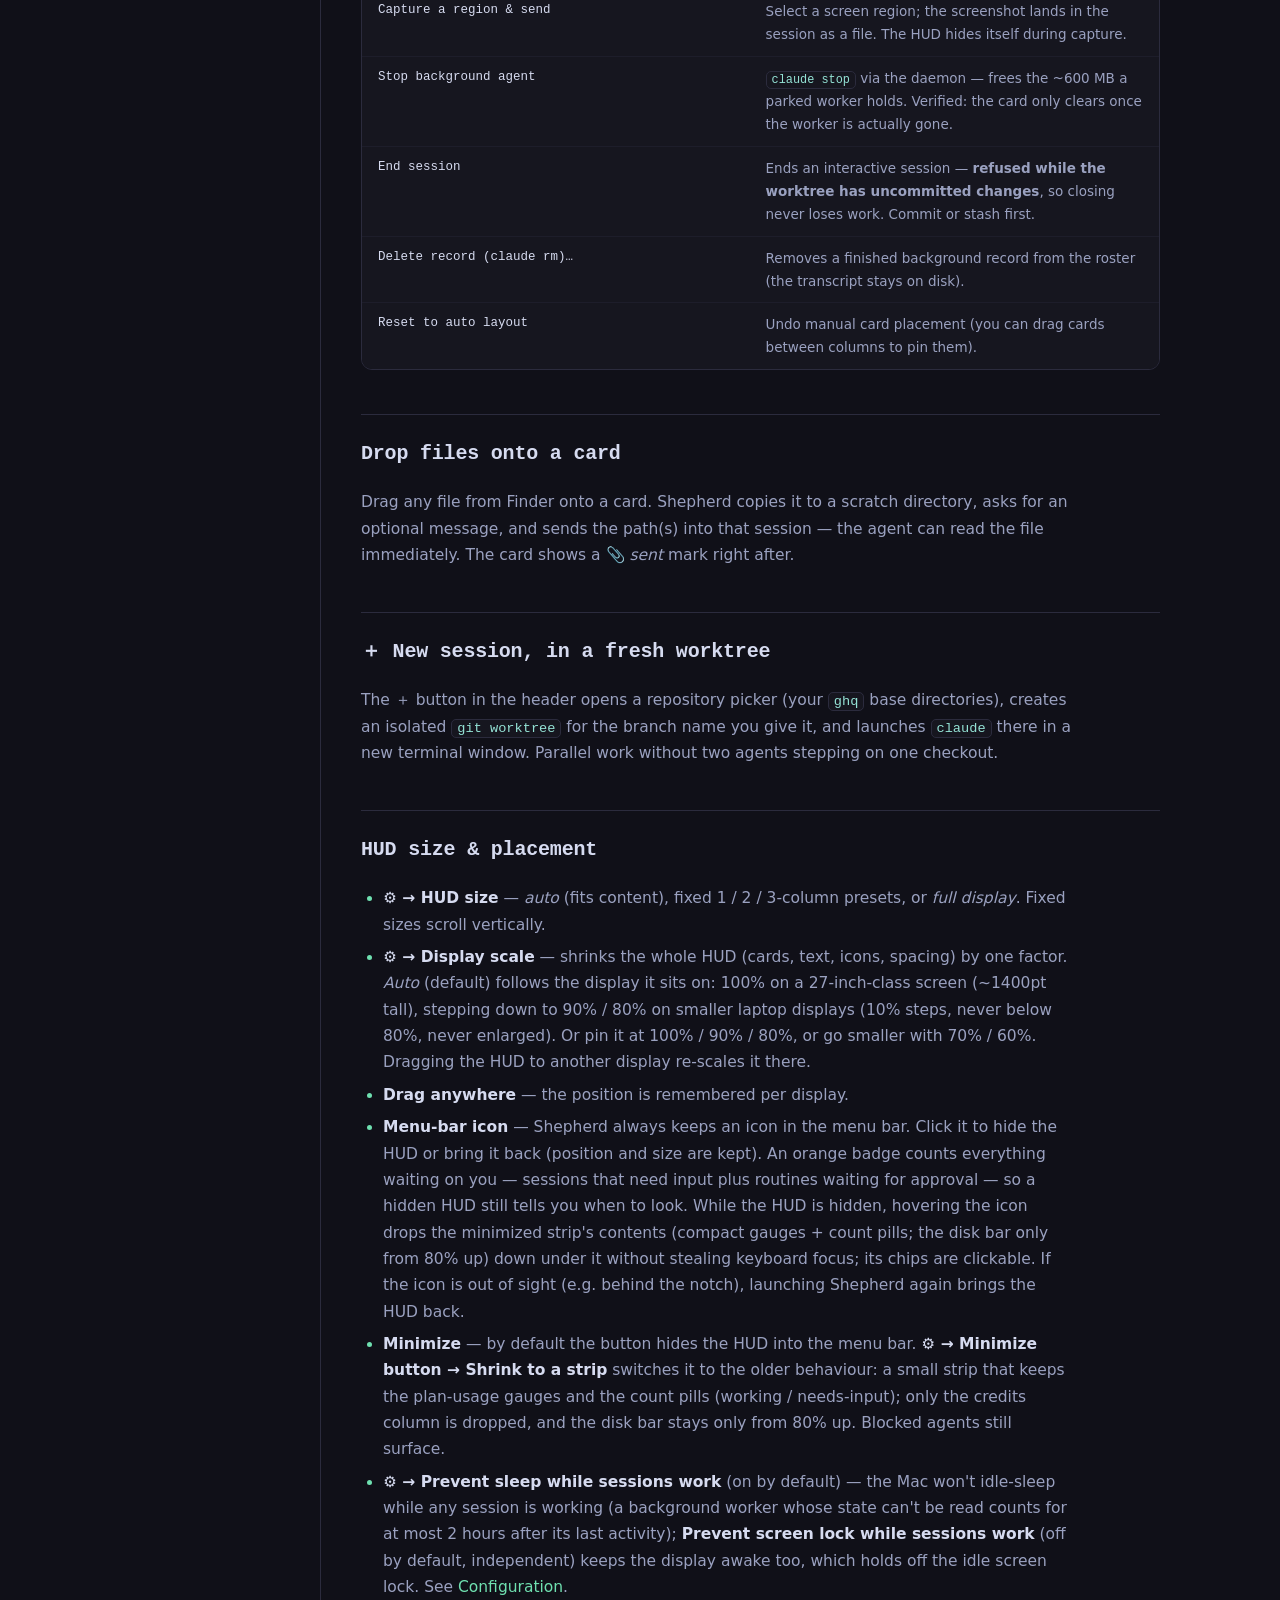
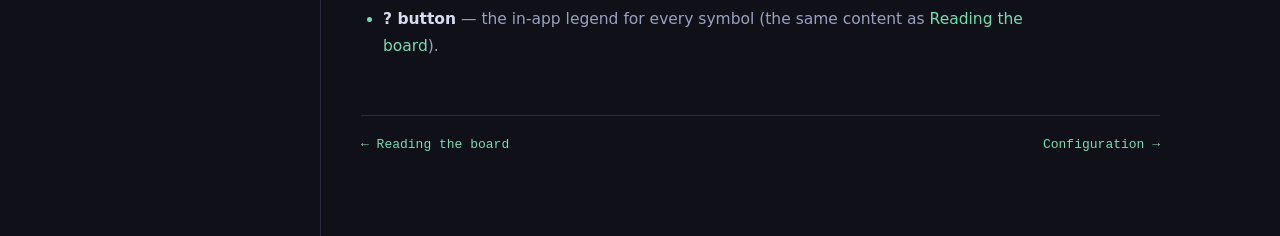
==== commit fdc7d775: "Merge origin/main into feat/disk-gauge-session-marks Brings in display scale (#35) and the menu-bar " ====
--- a/docs/actions.html
+++ b/docs/actions.html
@@ -193,8 +193,8 @@
       <li><strong>⚙ → HUD size</strong> — <em>auto</em> (fits content), fixed 1 / 2 / 3-column presets, or <em>full display</em>. Fixed sizes scroll vertically.</li>
       <li><strong>⚙ → Display scale</strong> — shrinks the whole HUD (cards, text, icons, spacing) by one factor. <em>Auto</em> (default) follows the display it sits on: 100% on a 27-inch-class screen (~1400pt tall), stepping down to 90% / 80% on smaller laptop displays (10% steps, never below 80%, never enlarged). Or pin it at 100% / 90% / 80%, or go smaller with 70% / 60%. Dragging the HUD to another display re-scales it there.</li>
       <li><strong>Drag anywhere</strong> — the position is remembered per display.</li>
-      <li><strong>Menu-bar icon</strong> — Shepherd always keeps an icon in the menu bar. Click it to hide the HUD or bring it back (position and size are kept). An orange badge counts everything waiting on you — sessions that need input plus routines waiting for approval — so a hidden HUD still tells you when to look. While the HUD is hidden, hovering the icon drops the minimized strip's contents (compact gauges + count pills) down under it without stealing keyboard focus; its chips are clickable. If the icon is out of sight (e.g. behind the notch), launching Shepherd again brings the HUD back.</li>
-      <li><strong>Minimize</strong> — by default the button hides the HUD into the menu bar. <strong>⚙ → Minimize button → Shrink to a strip</strong> switches it to the older behaviour: a small strip that keeps the plan-usage gauges and the count pills (working / needs-input); only the credits column is dropped. Blocked agents still surface.</li>
+      <li><strong>Menu-bar icon</strong> — Shepherd always keeps an icon in the menu bar. Click it to hide the HUD or bring it back (position and size are kept). An orange badge counts everything waiting on you — sessions that need input plus routines waiting for approval — so a hidden HUD still tells you when to look. While the HUD is hidden, hovering the icon drops the minimized strip's contents (compact gauges + count pills; the disk bar only from 80% up) down under it without stealing keyboard focus; its chips are clickable. If the icon is out of sight (e.g. behind the notch), launching Shepherd again brings the HUD back.</li>
+      <li><strong>Minimize</strong> — by default the button hides the HUD into the menu bar. <strong>⚙ → Minimize button → Shrink to a strip</strong> switches it to the older behaviour: a small strip that keeps the plan-usage gauges and the count pills (working / needs-input); only the credits column is dropped, and the disk bar stays only from 80% up. Blocked agents still surface.</li>
       <li><strong>⚙ → Prevent sleep while sessions work</strong> (on by default) — the Mac won't idle-sleep while any session is working (a background worker whose state can't be read counts for at most 2 hours after its last activity); <strong>Prevent screen lock while sessions work</strong> (off by default, independent) keeps the display awake too, which holds off the idle screen lock. See <a href="configuration.html">Configuration</a>.</li>
       <li><strong>? button</strong> — the in-app legend for every symbol (the same content as <a href="board.html">Reading the board</a>).</li>
     </ul>
@@ -202,8 +202,8 @@
       <li><strong>⚙ → HUD サイズ</strong> — <em>auto</em>（内容に合わせる）、固定の1/2/3列プリセット、または <em>full display</em>（画面全面）。固定サイズは縦方向にスクロールします。</li>
       <li><strong>⚙ → 表示倍率</strong> — HUD 全体（カード・文字・アイコン・余白）を同じ倍率で縮めます。<em>自動</em>（既定）は載っているディスプレイに合わせ、27インチ級（高さ約1400pt）で100%、小さいノートの内蔵ディスプレイでは 90% / 80% に下がります（10% 刻み・80%未満にはせず、拡大もしません）。100% / 90% / 80% に固定するか、さらに小さい 70% / 60% も選べます。HUD を別のディスプレイへドラッグすると、移った先で倍率を取り直します。</li>
       <li><strong>どこからでもドラッグ可能</strong> — 位置はディスプレイごとに記憶されます。</li>
-      <li><strong>メニューバーアイコン</strong> — Shepherd はメニューバーに常にアイコンを出します。クリックで HUD を隠す／戻す（位置とサイズはそのまま）。応答待ちのセッションと承認待ちの routine の合計が桃色のバッジで出るので、HUD を隠していても見るべきときが分かります。HUD を隠しているときにアイコンにカーソルを載せると、最小化ストリップと同じ中身（コンパクトなゲージと件数ピル）が直下に出ます（キーボードフォーカスは奪いません。チップはクリックできます）。アイコンが見えないとき（ノッチの裏に溢れた等）は Shepherd をもう一度起動すると HUD が戻ります。</li>
-      <li><strong>最小化</strong> — 既定ではボタンで HUD がメニューバーに隠れます。<strong>⚙ → 最小化ボタンの動作 → ストリップに縮む</strong>にすると従来の動作になり、小さなストリップに折りたたまれます。プラン使用量のバーと件数ピル（作業中/応答待ち）は残ります（省かれるのはクレジット欄だけ）。応答待ちのエージェントは折りたたんでも表示されます。</li>
+      <li><strong>メニューバーアイコン</strong> — Shepherd はメニューバーに常にアイコンを出します。クリックで HUD を隠す／戻す（位置とサイズはそのまま）。応答待ちのセッションと承認待ちの routine の合計が桃色のバッジで出るので、HUD を隠していても見るべきときが分かります。HUD を隠しているときにアイコンにカーソルを載せると、最小化ストリップと同じ中身（コンパクトなゲージと件数ピル。ディスクバーは80%以上のときだけ）が直下に出ます（キーボードフォーカスは奪いません。チップはクリックできます）。アイコンが見えないとき（ノッチの裏に溢れた等）は Shepherd をもう一度起動すると HUD が戻ります。</li>
+      <li><strong>最小化</strong> — 既定ではボタンで HUD がメニューバーに隠れます。<strong>⚙ → 最小化ボタンの動作 → ストリップに縮む</strong>にすると従来の動作になり、小さなストリップに折りたたまれます。プラン使用量のバーと件数ピル（作業中/応答待ち）は残ります（省かれるのはクレジット欄だけ。ディスクバーは80%以上のときだけ残ります）。応答待ちのエージェントは折りたたんでも表示されます。</li>
       <li><strong>⚙ → 稼働中はスリープさせない</strong>（既定 ON）— 作業中のセッションがある間は Mac がアイドルスリープしません（状態が読めない background worker は最後の活動から最大2時間まで）。<strong>稼働中は画面ロックも防ぐ</strong>（既定 OFF）を併せて ON にするとディスプレイも点いたままになります。<a href="configuration.html">設定</a>を参照。</li>
       <li><strong>?ボタン</strong> — すべてのシンボルのアプリ内凡例（<a href="board.html">盤面の読み方</a>と同じ内容）。</li>
     </ul>
